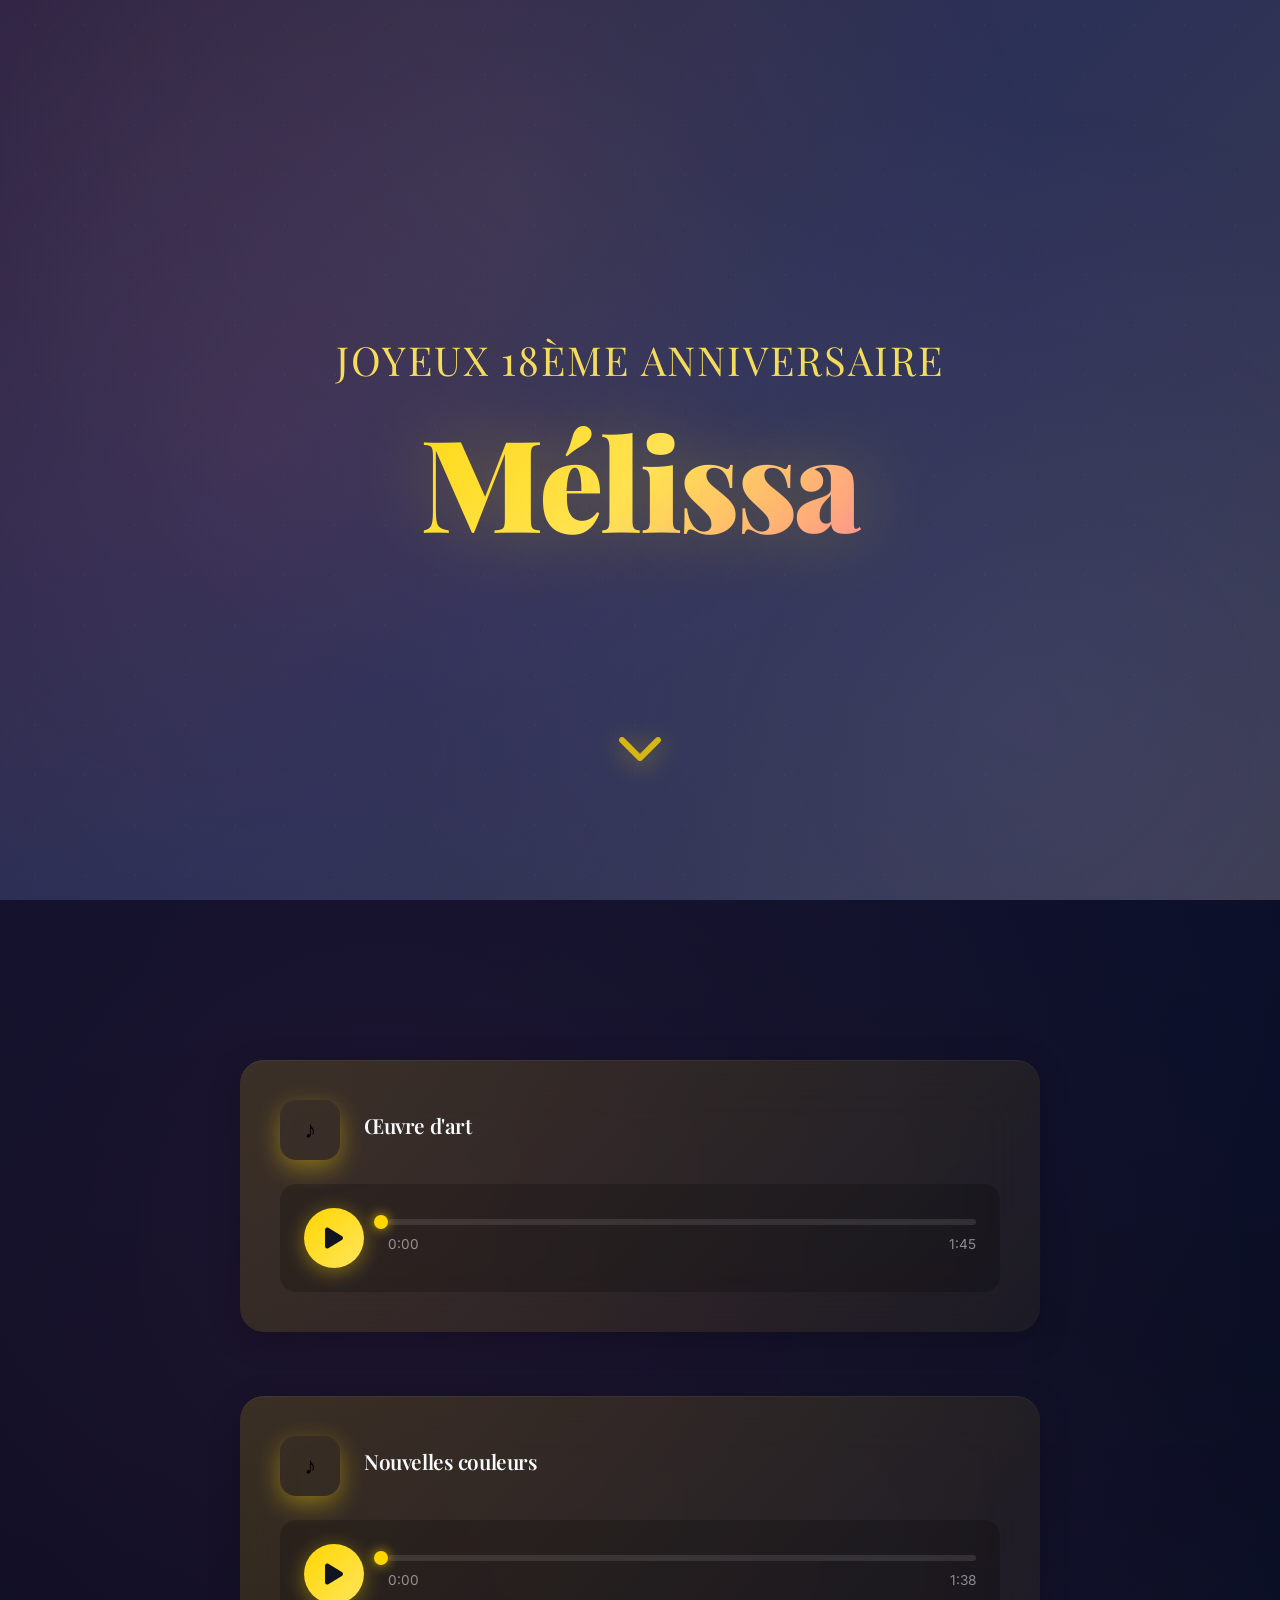
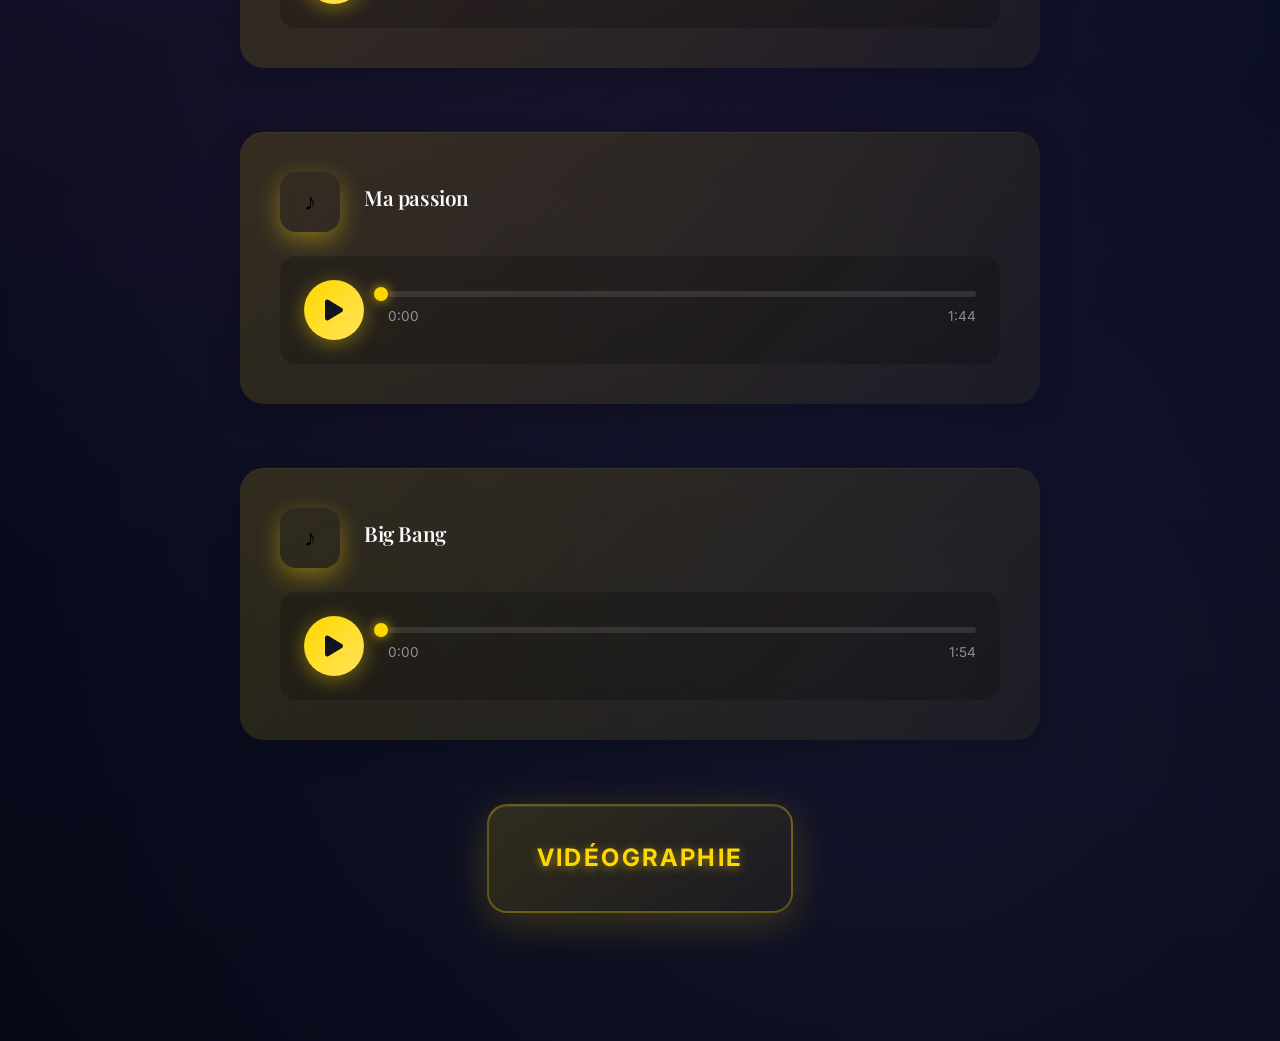
==== index.html @ fb8ee6d8 "Import du site meli18.fr déployé sur Netlify Récupération des fichiers du site statique en productio" ====
<!DOCTYPE html>
<html lang="fr">
<head>
    <meta charset="UTF-8">
    <meta name="viewport" content="width=device-width, initial-scale=1.0">
    <title>meli18</title>
    <meta name="description" content="Un cadeau unique pour Mélissa : musiques, vidéos et réflexions créées spécialement pour ses 18 ans. Une célébration de créativité, d'idées et de passion.">
    <meta name="author" content="Romain">
    
    <!-- Favicon -->
    <link rel="icon" type="image/png" href="favicon.png">
    <link rel="apple-touch-icon" href="favicon.png">
    
    <!-- Open Graph / Facebook -->
    <meta property="og:type" content="website">
    <meta property="og:title" content="Joyeux 18ème anniversaire Mélissa 🎉">
    <meta property="og:description" content="Un cadeau unique : musiques, vidéos et réflexions pour célébrer tes 18 ans">
    <meta property="og:image" content="favicon.png">
    
    <!-- Twitter -->
    <meta name="twitter:card" content="summary_large_image">
    <meta name="twitter:title" content="Joyeux 18ème anniversaire Mélissa 🎉">
    <meta name="twitter:description" content="Un cadeau unique : musiques, vidéos et réflexions pour célébrer tes 18 ans">
    
    <link href="https://fonts.googleapis.com/css2?family=Playfair+Display:wght@400;700&family=Inter:wght@300;400;500;600&display=swap" rel="stylesheet">
    <link rel="stylesheet" href="https://cdn.jsdelivr.net/npm/@fortawesome/fontawesome-free@6.4.0/css/all.min.css">
    <link rel="stylesheet" href="css/style.css">
    <link rel="stylesheet" href="css/gift-cards.css">
</head>
<body>
    <!-- Hero Section Personnalisée -->
    <section class="hero hero-personal">
        <div class="hero-content">
            <h1 class="hero-title">Joyeux 18ème anniversaire</h1>
            <h2 class="hero-name">Mélissa</h2>
        </div>
        <a href="#music" class="scroll-indicator">
            <i class="fas fa-chevron-down"></i>
        </a>
    </section>

    <!-- Section Unique: Ma passion + 2 Cartes -->
    <section id="music" class="section music-section">
        <div class="container">
            <!-- Music Content -->
            <div id="music-content" class="music-content">
                <div class="intro-text">
                    <!-- Musique 1 : Œuvre d'art -->
                    <div class="music-player-container" style="margin-top: 2rem;">
                        <div class="music-track" data-track="0" style="background: linear-gradient(135deg, rgba(255, 215, 0, 0.15) 0%, rgba(255, 215, 0, 0.05) 100%); border: 2px solid var(--accent-gold);">
                            <div class="track-info">
                                <span class="track-number" style="background: var(--accent-gold); color: #000;">♪</span>
                                <div class="track-details">
                                    <h3 class="track-title" style="color: var(--accent-gold); font-size: 1.3rem;">Œuvre d'art</h3>
                                </div>
                            </div>
                            <audio preload="auto" class="audio-player">
                                <source src="audio/au-musee.mp3" type="audio/mpeg">
                            </audio>
                            <div class="custom-audio-controls">
                                <button class="play-pause-btn">
                                    <i class="fas fa-play"></i>
                                </button>
                                <div class="audio-progress-container">
                                    <div class="audio-progress-bar">
                                        <div class="audio-progress-fill"></div>
                                    </div>
                                    <div class="audio-time">
                                        <span class="current-time">0:00</span>
                                        <span class="duration">0:00</span>
                                    </div>
                                </div>
                                <div class="volume-control">
                                    <button class="volume-btn">
                                        <i class="fas fa-volume-up"></i>
                                    </button>
                                    <button class="repeat-btn">
                                        <i class="fas fa-repeat"></i>
                                    </button>
                                </div>
                            </div>
                        </div>
                    </div>
                    
                    <!-- Musique 2 : Nouvelles couleurs -->
                    <div class="music-player-container" style="margin-top: 4rem;">
                        <div class="music-track" data-track="1" style="background: linear-gradient(135deg, rgba(255, 215, 0, 0.15) 0%, rgba(255, 215, 0, 0.05) 100%); border: 2px solid var(--accent-gold);">
                            <div class="track-info">
                                <span class="track-number" style="background: var(--accent-gold); color: #000;">♪</span>
                                <div class="track-details">
                                    <h3 class="track-title" style="color: var(--accent-gold); font-size: 1.3rem;">Nouvelles couleurs</h3>
                                </div>
                            </div>
                            <audio preload="auto" class="audio-player">
                                <source src="audio/nouvelles-couleurs.mp3" type="audio/mpeg">
                            </audio>
                            <div class="custom-audio-controls">
                                <button class="play-pause-btn">
                                    <i class="fas fa-play"></i>
                                </button>
                                <div class="audio-progress-container">
                                    <div class="audio-progress-bar">
                                        <div class="audio-progress-fill"></div>
                                    </div>
                                    <div class="audio-time">
                                        <span class="current-time">0:00</span>
                                        <span class="duration">0:00</span>
                                    </div>
                                </div>
                                <div class="volume-control">
                                    <button class="volume-btn">
                                        <i class="fas fa-volume-up"></i>
                                    </button>
                                    <button class="repeat-btn">
                                        <i class="fas fa-repeat"></i>
                                    </button>
                                </div>
                            </div>
                        </div>
                    </div>
                    
                    <!-- Musique 3 : Ma passion -->
                    <div class="music-player-container" style="margin-top: 4rem;">
                        <div class="music-track" data-track="2" style="background: linear-gradient(135deg, rgba(255, 215, 0, 0.15) 0%, rgba(255, 215, 0, 0.05) 100%); border: 2px solid var(--accent-gold);">
                            <div class="track-info">
                                <span class="track-number" style="background: var(--accent-gold); color: #000;">♪</span>
                                <div class="track-details">
                                    <h3 class="track-title" style="color: var(--accent-gold); font-size: 1.3rem;">Ma passion</h3>
                                </div>
                            </div>
                            <audio preload="auto" class="audio-player" id="ma-passion-audio">
                                <source src="audio/ma-passion-v1.mp3" type="audio/mpeg" id="ma-passion-source">
                            </audio>
                            <div class="custom-audio-controls">
                                <button class="play-pause-btn">
                                    <i class="fas fa-play"></i>
                                </button>
                                <div class="audio-progress-container">
                                    <div class="audio-progress-bar">
                                        <div class="audio-progress-fill"></div>
                                    </div>
                                    <div class="audio-time">
                                        <span class="current-time">0:00</span>
                                        <span class="duration">0:00</span>
                                    </div>
                                </div>
                                <div class="volume-control">
                                    <button class="volume-btn">
                                        <i class="fas fa-volume-up"></i>
                                    </button>
                                    <button class="repeat-btn">
                                        <i class="fas fa-repeat"></i>
                                    </button>
                                </div>
                            </div>
                        </div>
                    </div>
                    
                    <!-- Musique 4 : Big Bang -->
                    <div class="music-player-container" style="margin-top: 4rem;">
                        <div class="music-track" data-track="3" style="background: linear-gradient(135deg, rgba(255, 215, 0, 0.15) 0%, rgba(255, 215, 0, 0.05) 100%); border: 2px solid var(--accent-gold);">
                            <div class="track-info">
                                <span class="track-number" style="background: var(--accent-gold); color: #000;">♪</span>
                                <div class="track-details">
                                    <h3 class="track-title" style="color: var(--accent-gold); font-size: 1.3rem;">Big Bang</h3>
                                </div>
                            </div>
                            <audio preload="auto" class="audio-player">
                                <source src="audio/big-bang.mp3" type="audio/mpeg">
                            </audio>
                            <div class="custom-audio-controls">
                                <button class="play-pause-btn">
                                    <i class="fas fa-play"></i>
                                </button>
                                <div class="audio-progress-container">
                                    <div class="audio-progress-bar">
                                        <div class="audio-progress-fill"></div>
                                    </div>
                                    <div class="audio-time">
                                        <span class="current-time">0:00</span>
                                        <span class="duration">0:00</span>
                                    </div>
                                </div>
                                <div class="volume-control">
                                    <button class="volume-btn">
                                        <i class="fas fa-volume-up"></i>
                                    </button>
                                    <button class="repeat-btn">
                                        <i class="fas fa-repeat"></i>
                                    </button>
                                </div>
                            </div>
                        </div>
                    </div>
                    
                    <!-- Bouton Vidéographie centré -->
                    <div style="display: flex; justify-content: center; max-width: 1200px; margin: 4rem auto 0;">
                        <a href="https://wpftznyy.gensparkspace.com/" target="_blank" class="premium-btn" style="white-space: nowrap;">
                            <span class="premium-btn-text" style="display: block; white-space: nowrap;">Vidéographie</span>
                            <span class="premium-btn-shine"></span>
                        </a>
                    </div>
                </div>
            </div>
        </div>
    </section>





    <script src="js/main.js"></script>
</body>
</html>
---- css/style.css ----
/* ========================================
   SITE D'ANNIVERSAIRE MÉLISSA - 18 ANS
   Design Exceptionnel et Unique
   ======================================== */

/* Reset et Variables */
* {
    margin: 0;
    padding: 0;
    box-sizing: border-box;
    /* Supprimer TOUS les carrés bleus sur mobile */
    -webkit-tap-highlight-color: transparent;
    -webkit-touch-callout: none;
    -webkit-user-select: none;
    -moz-user-select: none;
    -ms-user-select: none;
    user-select: none;
}

/* Permettre la sélection de texte pour les éléments de contenu */
p, h1, h2, h3, h4, h5, h6, span, div {
    -webkit-user-select: text;
    -moz-user-select: text;
    -ms-user-select: text;
    user-select: text;
}

/* Supprimer outline sur TOUS les éléments interactifs */
button, a, input, textarea, select, [role="button"], .clickable {
    outline: none !important;
    -webkit-tap-highlight-color: transparent !important;
}

button:focus, a:focus, input:focus, textarea:focus, select:focus {
    outline: none !important;
}

button:active, a:active, input:active, textarea:active, select:active {
    outline: none !important;
}

:root {
    --primary: #ff6b9d;
    --secondary: #c44569;
    --accent: #feca57;
    --dark: #1a1f3a;
    --darker: #0f1420;
    --light: #f8f9fa;
    --gold: #ffd700;
    --gold-light: #ffe55c;
    --purple: #a29bfe;
    --pink: #fd79a8;
    --blue: #74b9ff;
}

/* Fonts & Body */
body {
    font-family: 'Inter', -apple-system, BlinkMacSystemFont, 'Segoe UI', sans-serif;
    background: linear-gradient(135deg, #1a1f3a 0%, #2d3561 100%);
    color: var(--light);
    line-height: 1.7;
    overflow-x: hidden;
    position: relative;
}

body::before {
    content: '';
    position: fixed;
    top: 0;
    left: 0;
    width: 100%;
    height: 100%;
    background: 
        radial-gradient(circle at 20% 50%, rgba(255, 107, 157, 0.08) 0%, transparent 50%),
        radial-gradient(circle at 80% 80%, rgba(162, 155, 254, 0.08) 0%, transparent 50%),
        radial-gradient(circle at 40% 20%, rgba(254, 202, 87, 0.06) 0%, transparent 50%);
    pointer-events: none;
    z-index: 0;
}

/* ========================================
   SUPPRESSION CARRÉS BLEUS GLOBALE
   ======================================== */

/* Tous les éléments interactifs spécifiques du site */
.gift-card,
.gift-card-personal,
.play-pause-btn,
.repeat-btn,
.volume-btn,
.audio-progress-bar,
.audio-progress-fill,
.back-btn,
.premium-btn,
.floating-btn,
.floating-play-pause-btn,
.floating-prev-btn,
.floating-next-btn,
.floating-repeat-btn,
.track-number,
.music-track,
.video-track,
.scroll-indicator,
input[type="range"] {
    -webkit-tap-highlight-color: transparent !important;
    -webkit-touch-callout: none !important;
    outline: none !important;
    user-select: none !important;
}

.gift-card:focus,
.gift-card-personal:focus,
.play-pause-btn:focus,
.repeat-btn:focus,
.volume-btn:focus,
.audio-progress-bar:focus,
.back-btn:focus,
.premium-btn:focus,
.floating-btn:focus,
.scroll-indicator:focus {
    outline: none !important;
}

.gift-card:active,
.gift-card-personal:active,
.play-pause-btn:active,
.repeat-btn:active,
.volume-btn:active,
.audio-progress-bar:active,
.back-btn:active,
.premium-btn:active,
.floating-btn:active,
.scroll-indicator:active {
    outline: none !important;
}

h1, h2, h3, h4 {
    font-family: 'Playfair Display', serif;
    font-weight: 700;
    letter-spacing: -0.02em;
}

/* Navigation Retour */
.back-nav {
    position: fixed;
    top: 2rem;
    left: 2rem;
    z-index: 9999;
}

.back-btn {
    display: inline-flex;
    align-items: center;
    gap: 0.75rem;
    padding: 1rem 2rem;
    background: rgba(255, 255, 255, 0.05);
    backdrop-filter: blur(20px);
    border: 1px solid rgba(255, 255, 255, 0.1);
    border-radius: 50px;
    color: var(--light);
    text-decoration: none;
    font-weight: 500;
    font-size: 0.95rem;
    transition: all 0.4s cubic-bezier(0.4, 0, 0.2, 1);
    box-shadow: 0 8px 32px rgba(0, 0, 0, 0.2);
}

.back-btn:hover {
    background: rgba(255, 255, 255, 0.1);
    border-color: var(--gold);
    transform: translateX(-5px);
    box-shadow: 0 12px 48px rgba(255, 215, 0, 0.3);
}

.back-btn i {
    transition: transform 0.3s ease;
}

.back-btn:hover i {
    transform: translateX(-3px);
}

/* Hero Section */
.hero {
    min-height: 100vh;
    display: flex;
    flex-direction: column;
    justify-content: center;
    align-items: center;
    position: relative;
    padding: 4rem 2rem;
    background: 
        linear-gradient(135deg, 
            rgba(255, 107, 157, 0.1) 0%, 
            rgba(162, 155, 254, 0.1) 50%,
            rgba(254, 202, 87, 0.1) 100%
        );
    overflow: hidden;
}

.hero::before {
    content: '';
    position: absolute;
    top: -50%;
    left: -50%;
    width: 200%;
    height: 200%;
    background: 
        radial-gradient(circle, rgba(255, 215, 0, 0.1) 1px, transparent 1px),
        radial-gradient(circle, rgba(255, 107, 157, 0.1) 1px, transparent 1px);
    background-size: 50px 50px, 70px 70px;
    background-position: 0 0, 25px 25px;
    animation: backgroundMove 60s linear infinite;
    opacity: 0.3;
}

.hero-content {
    position: relative;
    z-index: 2;
    text-align: center;
    animation: fadeInUp 1.2s cubic-bezier(0.4, 0, 0.2, 1);
}

.hero-title {
    font-size: clamp(1.5rem, 4vw, 2.5rem);
    color: var(--gold-light);
    margin-bottom: 1rem;
    opacity: 0.95;
    font-weight: 400;
    letter-spacing: 0.05em;
    text-transform: uppercase;
}

.hero-name {
    font-size: clamp(4rem, 12vw, 8rem);
    background: linear-gradient(135deg, var(--gold) 0%, var(--gold-light) 50%, var(--pink) 100%);
    -webkit-background-clip: text;
    -webkit-text-fill-color: transparent;
    background-clip: text;
    margin-bottom: 1.5rem;
    font-weight: 900;
    line-height: 1.1;
    animation: shimmerGlow 4s ease-in-out infinite;
    text-shadow: 0 0 80px rgba(255, 215, 0, 0.3);
}

.hero-date {
    font-size: clamp(1.1rem, 2.5vw, 1.5rem);
    color: rgba(255, 255, 255, 0.7);
    font-weight: 300;
    letter-spacing: 0.1em;
}

.scroll-indicator {
    position: absolute;
    bottom: 8rem;
    left: 50%;
    transform: translateX(-50%);
    animation: bounceArrow 2s ease-in-out infinite;
    opacity: 0.8;
    z-index: 100;
    cursor: pointer;
    transition: all 0.3s ease;
    outline: none; /* Supprimer le carré bleu au clic */
    -webkit-tap-highlight-color: transparent; /* Supprimer le highlight sur mobile */
    text-decoration: none; /* Pas de soulignement */
    display: inline-block;
}

.scroll-indicator:focus {
    outline: none; /* Supprimer le carré bleu sur focus */
}

.scroll-indicator:hover {
    opacity: 1;
    transform: translateX(-50%) scale(1.2);
}

.scroll-indicator:active {
    outline: none;
    transform: translateX(-50%) scale(1.1);
}

.scroll-indicator i {
    font-size: 3rem;
    color: var(--gold);
    filter: drop-shadow(0 4px 12px rgba(255, 215, 0, 0.6));
    pointer-events: none; /* Éviter les problèmes de clic sur l'icône */
}

/* Sections */
.section {
    position: relative;
    padding: 8rem 2rem;
    z-index: 1;
}

.container {
    max-width: 1200px;
    margin: 0 auto;
}

.section-header {
    text-align: center;
    margin-bottom: 5rem;
    animation: fadeInUp 0.8s ease;
}

.section-title {
    font-size: clamp(2.5rem, 6vw, 4rem);
    margin-bottom: 1rem;
    background: linear-gradient(135deg, var(--gold) 0%, var(--gold-light) 100%);
    -webkit-background-clip: text;
    -webkit-text-fill-color: transparent;
    background-clip: text;
    position: relative;
    display: inline-block;
}

.section-title::after {
    content: '';
    position: absolute;
    bottom: -1rem;
    left: 50%;
    transform: translateX(-50%);
    width: 80px;
    height: 4px;
    background: linear-gradient(90deg, transparent, var(--gold), transparent);
    border-radius: 2px;
}

.section-subtitle {
    font-size: clamp(1.1rem, 2vw, 1.4rem);
    color: rgba(255, 255, 255, 0.6);
    font-weight: 300;
    margin-top: 1.5rem;
}

/* Music Section */
.music-section {
    background: 
        linear-gradient(180deg, 
            rgba(10, 14, 39, 0.95) 0%, 
            rgba(5, 7, 20, 0.98) 100%
        );
    position: relative;
}

.music-section::before {
    content: '';
    position: absolute;
    top: 0;
    left: 0;
    width: 100%;
    height: 100%;
    background: 
        radial-gradient(circle at 30% 20%, rgba(255, 107, 157, 0.08) 0%, transparent 60%),
        radial-gradient(circle at 70% 80%, rgba(162, 155, 254, 0.08) 0%, transparent 60%);
    pointer-events: none;
}

.intro-text {
    max-width: 900px;
    margin: 0 auto;
    position: relative;
    z-index: 2;
}

.intro-text p {
    font-size: clamp(1rem, 2vw, 1.2rem);
    line-height: 1.9;
    color: rgba(255, 255, 255, 0.85);
    margin-bottom: 1.5rem;
}

/* Music Player - DESIGN INCROYABLE */
.music-player-container {
    max-width: 800px;
    margin: 4rem auto;
    position: relative;
    z-index: 2;
}

.music-track {
    background: linear-gradient(135deg, 
        rgba(255, 255, 255, 0.03) 0%, 
        rgba(255, 255, 255, 0.01) 100%
    );
    backdrop-filter: blur(30px);
    border: 1px solid rgba(255, 255, 255, 0.08);
    border-radius: 24px;
    padding: 2.5rem;
    margin-bottom: 2rem;
    transition: all 0.5s cubic-bezier(0.4, 0, 0.2, 1);
    position: relative;
    overflow: hidden;
    box-shadow: 
        0 8px 32px rgba(0, 0, 0, 0.2),
        inset 0 1px 0 rgba(255, 255, 255, 0.05);
}

.music-track::before {
    content: '';
    position: absolute;
    top: 0;
    left: -100%;
    width: 100%;
    height: 100%;
    background: linear-gradient(90deg, 
        transparent, 
        rgba(255, 215, 0, 0.1), 
        transparent
    );
    transition: left 0.6s ease;
}

.music-track:hover::before {
    left: 100%;
}

.music-track:hover {
    border-color: rgba(255, 215, 0, 0.3);
    transform: translateY(-8px) scale(1.02);
    box-shadow: 
        0 20px 60px rgba(255, 215, 0, 0.2),
        0 0 80px rgba(255, 215, 0, 0.1),
        inset 0 1px 0 rgba(255, 255, 255, 0.1);
}

.track-info {
    display: flex;
    align-items: center;
    gap: 1.5rem;
    margin-bottom: 1.5rem;
}

.track-number {
    width: 60px;
    height: 60px;
    background: linear-gradient(135deg, var(--gold) 0%, var(--gold-light) 100%);
    border-radius: 16px;
    display: flex;
    align-items: center;
    justify-content: center;
    font-size: 1.5rem;
    font-weight: 900;
    color: var(--darker);
    box-shadow: 0 8px 24px rgba(255, 215, 0, 0.4);
    flex-shrink: 0;
    transition: all 0.4s ease;
}

.music-track:hover .track-number {
    transform: rotate(360deg) scale(1.1);
    box-shadow: 0 12px 36px rgba(255, 215, 0, 0.6);
}

.track-details {
    flex: 1;
}

.track-title {
    font-size: clamp(1.4rem, 3vw, 2rem);
    color: var(--light);
    margin-bottom: 0.5rem;
    font-weight: 600;
}

.track-details p {
    font-size: 0.95rem;
    color: rgba(255, 255, 255, 0.5);
    margin: 0;
}

/* Audio Player Styling */
audio {
    display: none;
}

/* Custom Audio Player Controls */
.custom-audio-controls {
    display: flex;
    align-items: center;
    gap: 1.5rem;
    padding: 1.5rem;
    background: rgba(0, 0, 0, 0.2);
    border-radius: 16px;
    margin-top: 1rem;
}

/* Cacher le bouton volume sur les cartes musiques */
.custom-audio-controls .volume-control {
    display: none;
}

.play-pause-btn {
    width: 60px;
    height: 60px;
    background: linear-gradient(135deg, var(--gold) 0%, var(--gold-light) 100%);
    border: none;
    border-radius: 50%;
    display: flex;
    align-items: center;
    justify-content: center;
    cursor: pointer;
    flex-shrink: 0;
    transition: all 0.3s cubic-bezier(0.4, 0, 0.2, 1);
    box-shadow: 0 4px 20px rgba(255, 215, 0, 0.4);
    position: relative;
}

.play-pause-btn:hover {
    transform: scale(1.1);
    box-shadow: 0 8px 30px rgba(255, 215, 0, 0.6);
}

.play-pause-btn:active {
    transform: scale(0.95);
}

.play-pause-btn i {
    font-size: 1.5rem;
    color: var(--darker);
    transition: all 0.3s ease;
}

/* Progress Bar */
.audio-progress-container {
    flex: 1;
    display: flex;
    flex-direction: column;
    gap: 0.5rem;
}

.audio-progress-bar {
    width: 100%;
    height: 6px;
    background: rgba(255, 255, 255, 0.1);
    border-radius: 3px;
    cursor: pointer;
    position: relative;
    overflow: visible;
    transition: height 0.2s ease;
}

.audio-progress-bar:hover {
    height: 8px;
}

.audio-progress-bar.dragging {
    height: 10px;
}

.audio-progress-fill {
    height: 100%;
    background: linear-gradient(90deg, var(--gold) 0%, var(--gold-light) 100%);
    border-radius: 3px;
    width: 0%;
    transition: width 0.1s linear;
    position: relative;
    pointer-events: none;
}

.audio-progress-fill.dragging {
    transition: none;
}

.audio-progress-fill::after {
    content: '';
    position: absolute;
    right: 0;
    top: 50%;
    transform: translateY(-50%);
    width: 14px;
    height: 14px;
    background: var(--gold);
    border-radius: 50%;
    box-shadow: 0 0 12px rgba(255, 215, 0, 0.8);
    cursor: grab;
    transition: transform 0.2s ease, box-shadow 0.2s ease;
    pointer-events: auto;
    z-index: 10;
}

.audio-progress-fill::after:hover {
    transform: translateY(-50%) scale(1.2);
    box-shadow: 0 0 16px rgba(255, 215, 0, 1);
}

.audio-progress-fill.dragging::after {
    cursor: grabbing;
    transform: translateY(-50%) scale(1.3);
    box-shadow: 0 0 20px rgba(255, 215, 0, 1);
}

/* Annotations Timeline */
.annotation-marker {
    position: absolute;
    top: 50%;
    transform: translate(-50%, -50%);
    width: 14px;
    height: 14px;
    background: var(--pink);
    border: 2px solid var(--light);
    border-radius: 50%;
    cursor: pointer;
    transition: all 0.3s ease;
    z-index: 10;
    box-shadow: 0 0 12px rgba(253, 121, 168, 0.6);
}

.annotation-marker:hover {
    transform: translate(-50%, -50%) scale(1.3);
    box-shadow: 0 0 20px rgba(253, 121, 168, 0.9);
}

.annotation-marker::before {
    content: '';
    position: absolute;
    top: -20px;
    left: 50%;
    transform: translateX(-50%);
    width: 2px;
    height: 15px;
    background: var(--pink);
    opacity: 0;
    transition: opacity 0.3s ease;
}

.annotation-marker:hover::before {
    opacity: 1;
}

/* Annotation Popup */
.annotation-popup {
    position: absolute;
    bottom: calc(100% + 25px);
    left: 50%;
    transform: translateX(-50%) scale(0.9);
    background: linear-gradient(135deg, rgba(253, 121, 168, 0.95) 0%, rgba(196, 69, 105, 0.95) 100%);
    backdrop-filter: blur(20px);
    padding: 1rem 1.5rem;
    border-radius: 12px;
    box-shadow: 0 8px 32px rgba(0, 0, 0, 0.4);
    min-width: 250px;
    max-width: 350px;
    opacity: 0;
    pointer-events: none;
    transition: all 0.3s cubic-bezier(0.4, 0, 0.2, 1);
    z-index: 100;
    border: 1px solid rgba(255, 255, 255, 0.2);
}

.annotation-marker:hover .annotation-popup {
    opacity: 1;
    transform: translateX(-50%) scale(1);
    pointer-events: auto;
}

.annotation-popup::after {
    content: '';
    position: absolute;
    top: 100%;
    left: 50%;
    transform: translateX(-50%);
    width: 0;
    height: 0;
    border-left: 8px solid transparent;
    border-right: 8px solid transparent;
    border-top: 8px solid rgba(253, 121, 168, 0.95);
}

.annotation-time {
    font-size: 0.75rem;
    font-weight: 600;
    color: rgba(255, 255, 255, 0.8);
    margin-bottom: 0.5rem;
    text-transform: uppercase;
    letter-spacing: 0.05em;
}

.annotation-note {
    font-size: 0.9rem;
    line-height: 1.6;
    color: var(--light);
}

.audio-time {
    display: flex;
    justify-content: space-between;
    font-size: 0.85rem;
    color: rgba(255, 255, 255, 0.5);
}

/* Volume Control */
.volume-control {
    display: flex;
    align-items: center;
    gap: 0.75rem;
}

.volume-btn {
    width: 40px;
    height: 40px;
    background: rgba(255, 255, 255, 0.05);
    border: 1px solid rgba(255, 255, 255, 0.1);
    border-radius: 50%;
    display: flex;
    align-items: center;
    justify-content: center;
    cursor: pointer;
    transition: all 0.3s ease;
}

.volume-btn:hover {
    background: rgba(255, 255, 255, 0.1);
    border-color: var(--gold);
}

.volume-btn i {
    color: var(--gold);
    font-size: 1rem;
}

.volume-slider {
    width: 80px;
    height: 4px;
    background: rgba(255, 255, 255, 0.1);
    border-radius: 2px;
    cursor: pointer;
    position: relative;
}

.volume-fill {
    height: 100%;
    background: var(--gold);
    border-radius: 2px;
    width: 100%;
    transition: width 0.1s linear;
}

/* Repeat Button */
.repeat-btn {
    width: 44px;
    height: 44px;
    background: rgba(255, 255, 255, 0.05);
    border: 1px solid rgba(255, 255, 255, 0.1);
    border-radius: 50%;
    display: flex;
    align-items: center;
    justify-content: center;
    cursor: pointer;
    transition: all 0.3s ease;
    margin: 0.5rem auto 0;
}

.repeat-btn:hover {
    background: rgba(255, 255, 255, 0.1);
    border-color: var(--gold);
    transform: scale(1.1);
}

.repeat-btn i {
    color: rgba(255, 215, 0, 0.5);
    font-size: 1.1rem;
    transition: all 0.3s ease;
}

.repeat-btn.active {
    background: rgba(255, 215, 0, 0.15);
    border-color: var(--gold);
}

.repeat-btn.active i {
    color: var(--gold);
    transform: scale(1.1);
}

/* Version Toggle Button pour Ma passion */
.version-toggle-btn {
    background: rgba(255, 255, 255, 0.05);
    backdrop-filter: blur(10px);
    border: 1px solid rgba(255, 215, 0, 0.3);
    color: var(--gold);
    padding: 0.5rem 1rem;
    border-radius: 8px;
    font-size: 0.9rem;
    font-weight: 500;
    font-family: 'Inter', sans-serif;
    cursor: pointer;
    outline: none;
    transition: all 0.3s ease;
    display: flex;
    align-items: center;
    gap: 0.5rem;
}

.version-toggle-btn:hover {
    background: rgba(255, 215, 0, 0.1);
    border-color: var(--gold);
    box-shadow: 0 0 15px rgba(255, 215, 0, 0.3);
    transform: translateY(-2px);
}

.version-toggle-btn:active {
    transform: translateY(0);
}

.version-toggle-btn i {
    font-size: 0.85rem;
    transition: transform 0.3s ease;
}

.version-toggle-btn:hover i {
    transform: rotate(180deg);
}

/* Boutons Premium Ultra Stylés */
.premium-btn {
    position: relative;
    display: flex;
    align-items: center;
    justify-content: center;
    padding: 2rem 3rem;
    background: linear-gradient(135deg, 
        rgba(255, 215, 0, 0.15) 0%, 
        rgba(255, 215, 0, 0.05) 100%);
    backdrop-filter: blur(20px);
    border: 2px solid rgba(255, 215, 0, 0.3);
    border-radius: 20px;
    color: var(--gold);
    font-size: 1.5rem;
    font-weight: 700;
    text-decoration: none;
    text-transform: uppercase;
    letter-spacing: 0.1em;
    overflow: hidden;
    transition: all 0.4s cubic-bezier(0.4, 0, 0.2, 1);
    box-shadow: 
        0 10px 40px rgba(255, 215, 0, 0.2),
        inset 0 1px 0 rgba(255, 255, 255, 0.1);
}

.premium-btn::before {
    content: '';
    position: absolute;
    top: 0;
    left: -100%;
    width: 100%;
    height: 100%;
    background: linear-gradient(90deg, 
        transparent 0%, 
        rgba(255, 215, 0, 0.3) 50%, 
        transparent 100%);
    transition: left 0.6s ease;
}

.premium-btn:hover {
    transform: translateY(-5px);
    border-color: var(--gold);
    box-shadow: 
        0 20px 60px rgba(255, 215, 0, 0.4),
        0 0 40px rgba(255, 215, 0, 0.3),
        inset 0 1px 0 rgba(255, 255, 255, 0.2);
    background: linear-gradient(135deg, 
        rgba(255, 215, 0, 0.25) 0%, 
        rgba(255, 215, 0, 0.1) 100%);
}

.premium-btn:hover::before {
    left: 100%;
}

.premium-btn:active {
    transform: translateY(-2px);
}

.premium-btn-text {
    position: relative;
    z-index: 2;
    text-shadow: 0 2px 10px rgba(255, 215, 0, 0.5);
}

.premium-btn-shine {
    position: absolute;
    top: -50%;
    left: -50%;
    width: 200%;
    height: 200%;
    background: radial-gradient(circle, 
        rgba(255, 255, 255, 0.1) 0%, 
        transparent 60%);
    opacity: 0;
    transition: opacity 0.4s ease;
    pointer-events: none;
}

.premium-btn:hover .premium-btn-shine {
    opacity: 1;
    animation: shine 1.5s ease-in-out infinite;
}

@keyframes shine {
    0%, 100% {
        transform: translate(0, 0) scale(1);
        opacity: 0;
    }
    50% {
        transform: translate(10%, 10%) scale(1.2);
        opacity: 1;
    }
}

/* Lecteur Audio Flottant - Compact */
.floating-player {
    position: fixed;
    bottom: -100px;
    left: 0;
    right: 0;
    z-index: 9999;
    transition: bottom 0.4s cubic-bezier(0.4, 0, 0.2, 1);
}

.floating-player.active {
    bottom: 0;
}

.floating-player-content {
    max-width: 1400px;
    margin: 0 auto;
    padding: 1rem 2rem;
    background: linear-gradient(135deg, 
        rgba(255, 215, 0, 0.15) 0%, 
        rgba(45, 53, 97, 0.95) 100%);
    backdrop-filter: blur(30px);
    border-top: 2px solid rgba(255, 215, 0, 0.3);
    box-shadow: 0 -10px 40px rgba(0, 0, 0, 0.5);
    display: grid;
    grid-template-columns: 1fr auto 100px;
    gap: 2rem;
    align-items: center;
}

/* Info section - Gauche */
.floating-player-info {
    overflow: hidden;
}

.floating-track-title {
    font-size: 1.1rem;
    font-weight: 600;
    color: var(--gold);
    white-space: nowrap;
    overflow: hidden;
    text-overflow: ellipsis;
}

/* Controls - Centre */
.floating-player-controls {
    display: flex;
    align-items: center;
    justify-content: center;
    gap: 1.5rem;
}

.floating-btn {
    background: rgba(255, 255, 255, 0.1);
    border: 1px solid rgba(255, 215, 0, 0.3);
    border-radius: 50%;
    color: var(--gold);
    cursor: pointer;
    transition: all 0.3s ease;
    display: flex;
    align-items: center;
    justify-content: center;
}

.floating-btn:hover {
    background: rgba(255, 215, 0, 0.2);
    border-color: var(--gold);
    box-shadow: 0 0 15px rgba(255, 215, 0, 0.4);
}

.floating-prev-btn,
.floating-next-btn {
    width: 45px;
    height: 45px;
}

.floating-play-pause-btn {
    width: 55px;
    height: 55px;
    background: linear-gradient(135deg, var(--gold) 0%, var(--gold-light) 100%);
    border: none;
    position: relative;
    z-index: 10;
    box-shadow: 0 4px 20px rgba(255, 215, 0, 0.5);
}

.floating-play-pause-btn i {
    color: #1a1f3a;
    font-size: 1.3rem;
    position: relative;
    z-index: 11;
}

.floating-play-pause-btn:hover {
    transform: scale(1.1);
    box-shadow: 0 6px 30px rgba(255, 215, 0, 0.7);
}

/* Repeat section - Droite */
.floating-repeat-section {
    display: flex;
    justify-content: flex-end;
}

.floating-repeat-btn {
    width: 45px;
    height: 45px;
    position: relative;
}

.floating-repeat-btn.active-one {
    background: rgba(255, 215, 0, 0.2);
    border-color: var(--gold);
}

.floating-repeat-btn.active-one i {
    color: var(--gold);
}

.floating-repeat-btn.active-one::after {
    content: '1';
    position: absolute;
    top: 50%;
    left: 50%;
    transform: translate(-50%, -50%);
    font-size: 0.7rem;
    font-weight: 700;
    color: var(--gold);
}

/* Animation slide de la carte musicale */
.music-track.slide-out-left {
    animation: slideOutLeft 0.6s cubic-bezier(0.68, -0.55, 0.265, 1.55) forwards;
}

.music-track.slide-out-right {
    animation: slideOutRight 0.6s cubic-bezier(0.68, -0.55, 0.265, 1.55) forwards;
}

.music-track.slide-in-left {
    animation: slideInLeft 0.6s cubic-bezier(0.68, -0.55, 0.265, 1.55) forwards;
}

.music-track.slide-in-right {
    animation: slideInRight 0.6s cubic-bezier(0.68, -0.55, 0.265, 1.55) forwards;
}

@keyframes slideOutLeft {
    0% {
        opacity: 1;
        transform: translateX(0) scale(1);
    }
    100% {
        opacity: 0;
        transform: translateX(-120%) scale(0.8);
    }
}

@keyframes slideOutRight {
    0% {
        opacity: 1;
        transform: translateX(0) scale(1);
    }
    100% {
        opacity: 0;
        transform: translateX(120%) scale(0.8);
    }
}

@keyframes slideInLeft {
    0% {
        opacity: 0;
        transform: translateX(-120%) scale(0.8);
    }
    100% {
        opacity: 1;
        transform: translateX(0) scale(1);
    }
}

@keyframes slideInRight {
    0% {
        opacity: 0;
        transform: translateX(120%) scale(0.8);
    }
    100% {
        opacity: 1;
        transform: translateX(0) scale(1);
    }
}

/* IA Section */
.ia-section {
    background: linear-gradient(135deg, 
        rgba(162, 155, 254, 0.05) 0%, 
        rgba(116, 185, 255, 0.05) 100%
    );
}

.ia-content {
    text-align: center;
    max-width: 700px;
    margin: 0 auto;
    padding: 4rem 2rem;
}

.videography-content {
    text-align: center;
    max-width: 700px;
    margin: 0 auto;
    padding: 4rem 2rem;
}

.ia-icon {
    font-size: 5rem;
    margin-bottom: 2rem;
    animation: pulse 2s ease-in-out infinite;
}

.ia-icon i {
    background: linear-gradient(135deg, var(--purple) 0%, var(--blue) 100%);
    -webkit-background-clip: text;
    -webkit-text-fill-color: transparent;
    background-clip: text;
    filter: drop-shadow(0 0 30px rgba(162, 155, 254, 0.5));
}

.ia-content h3 {
    font-size: clamp(1.8rem, 4vw, 2.5rem);
    margin-bottom: 1.5rem;
    color: var(--light);
}

.ia-description {
    font-size: clamp(1rem, 2vw, 1.2rem);
    color: rgba(255, 255, 255, 0.7);
    line-height: 1.8;
    margin-bottom: 3rem;
}

/* Countdown */
.countdown-container {
    display: flex;
    justify-content: center;
    gap: 2rem;
    margin: 3rem 0;
}

.countdown-item {
    text-align: center;
    padding: 1.5rem 2rem;
    background: rgba(255, 255, 255, 0.03);
    border: 1px solid rgba(255, 255, 255, 0.1);
    border-radius: 16px;
    min-width: 100px;
}

.countdown-number {
    display: block;
    font-size: 3rem;
    font-weight: 900;
    background: linear-gradient(135deg, var(--purple) 0%, var(--blue) 100%);
    -webkit-background-clip: text;
    -webkit-text-fill-color: transparent;
    background-clip: text;
    margin-bottom: 0.5rem;
}

.countdown-label {
    font-size: 0.9rem;
    color: rgba(255, 255, 255, 0.5);
    text-transform: uppercase;
    letter-spacing: 0.1em;
}

/* Vidéographie Section */
.videography-section {
    background: linear-gradient(180deg, 
        rgba(5, 7, 20, 0.98) 0%, 
        rgba(10, 14, 39, 0.95) 100%
    );
}

.concept-intro {
    text-align: center;
    max-width: 800px;
    margin: 0 auto 4rem;
}

.concept-intro p {
    font-size: clamp(1.1rem, 2vw, 1.4rem);
    color: rgba(255, 255, 255, 0.7);
    line-height: 1.8;
}

.videography-steps {
    display: grid;
    grid-template-columns: repeat(auto-fit, minmax(200px, 1fr));
    gap: 2rem;
    margin: 4rem 0;
    align-items: center;
}

.step-card {
    background: rgba(255, 255, 255, 0.03);
    backdrop-filter: blur(20px);
    border: 1px solid rgba(255, 255, 255, 0.08);
    border-radius: 24px;
    padding: 3rem 2rem;
    text-align: center;
    transition: all 0.4s cubic-bezier(0.4, 0, 0.2, 1);
    position: relative;
    overflow: hidden;
}

.step-card::before {
    content: '';
    position: absolute;
    top: 0;
    left: 0;
    width: 100%;
    height: 100%;
    background: linear-gradient(135deg, 
        rgba(255, 215, 0, 0.1) 0%, 
        transparent 100%
    );
    opacity: 0;
    transition: opacity 0.4s ease;
}

.step-card:hover::before {
    opacity: 1;
}

.step-card:hover {
    transform: translateY(-12px);
    border-color: rgba(255, 215, 0, 0.3);
    box-shadow: 0 24px 60px rgba(255, 215, 0, 0.2);
}

.step-icon {
    font-size: 3rem;
    margin-bottom: 1.5rem;
}

.step-icon i {
    background: linear-gradient(135deg, var(--gold) 0%, var(--gold-light) 100%);
    -webkit-background-clip: text;
    -webkit-text-fill-color: transparent;
    background-clip: text;
    filter: drop-shadow(0 0 20px rgba(255, 215, 0, 0.4));
}

.step-card h3 {
    font-size: 1.5rem;
    margin-bottom: 1rem;
    color: var(--light);
}

.step-card p {
    color: rgba(255, 255, 255, 0.7);
    line-height: 1.7;
}

.step-arrow {
    text-align: center;
    font-size: 2rem;
    color: var(--gold);
    animation: slideRight 1.5s ease-in-out infinite;
}

.concept-benefits {
    max-width: 800px;
    margin: 5rem auto;
    padding: 3rem;
    background: rgba(255, 255, 255, 0.03);
    backdrop-filter: blur(20px);
    border: 1px solid rgba(255, 255, 255, 0.08);
    border-radius: 24px;
}

.concept-benefits h3 {
    font-size: 2rem;
    margin-bottom: 2rem;
    color: var(--gold);
    text-align: center;
}

.concept-benefits ul {
    list-style: none;
}

.concept-benefits li {
    padding: 1rem 0;
    font-size: 1.1rem;
    color: rgba(255, 255, 255, 0.8);
    display: flex;
    align-items: center;
    gap: 1rem;
}

.concept-benefits li i {
    color: var(--gold);
    font-size: 1.2rem;
}

/* CTA Container */
.cta-container {
    text-align: center;
    margin-top: 4rem;
}

.cta-text {
    font-size: 1.3rem;
    color: rgba(255, 255, 255, 0.8);
    margin-bottom: 2rem;
}

.cta-btn {
    display: inline-flex;
    align-items: center;
    gap: 1rem;
    padding: 1.2rem 3rem;
    background: linear-gradient(135deg, var(--gold) 0%, var(--gold-light) 100%);
    color: var(--darker);
    font-size: 1.1rem;
    font-weight: 600;
    border: none;
    border-radius: 50px;
    cursor: pointer;
    transition: all 0.4s cubic-bezier(0.4, 0, 0.2, 1);
    box-shadow: 0 8px 32px rgba(255, 215, 0, 0.4);
    position: relative;
    overflow: hidden;
}

.cta-btn::before {
    content: '';
    position: absolute;
    top: 0;
    left: -100%;
    width: 100%;
    height: 100%;
    background: linear-gradient(90deg, transparent, rgba(255, 255, 255, 0.3), transparent);
    transition: left 0.6s ease;
}

.cta-btn:hover::before {
    left: 100%;
}

.cta-btn:hover {
    transform: translateY(-4px) scale(1.05);
    box-shadow: 0 16px 48px rgba(255, 215, 0, 0.6);
}

.cta-btn.disabled {
    opacity: 0.5;
    cursor: not-allowed;
}

.cta-btn.disabled:hover {
    transform: none;
    box-shadow: 0 8px 32px rgba(255, 215, 0, 0.4);
}

/* Password Container */
.password-container {
    max-width: 500px;
    margin: 4rem auto;
    text-align: center;
}

.password-box {
    background: rgba(255, 255, 255, 0.03);
    backdrop-filter: blur(30px);
    border: 1px solid rgba(255, 255, 255, 0.1);
    border-radius: 24px;
    padding: 3rem 2rem;
    box-shadow: 0 20px 60px rgba(0, 0, 0, 0.3);
}

.password-box i {
    font-size: 3rem;
    color: var(--gold);
    margin-bottom: 1.5rem;
    display: block;
}

.password-box h3 {
    font-size: 1.8rem;
    margin-bottom: 1rem;
    color: var(--light);
}

.password-box p {
    color: rgba(255, 255, 255, 0.6);
    margin-bottom: 2rem;
}

.password-box input {
    width: 100%;
    padding: 1rem 1.5rem;
    background: rgba(0, 0, 0, 0.3);
    border: 1px solid rgba(255, 255, 255, 0.1);
    border-radius: 12px;
    color: var(--light);
    font-size: 1rem;
    margin-bottom: 1.5rem;
    outline: none;
    transition: all 0.3s ease;
}

.password-box input:focus {
    border-color: var(--gold);
    box-shadow: 0 0 20px rgba(255, 215, 0, 0.3);
}

.unlock-btn {
    width: 100%;
    padding: 1rem 2rem;
    background: linear-gradient(135deg, var(--gold) 0%, var(--gold-light) 100%);
    color: var(--darker);
    font-size: 1rem;
    font-weight: 600;
    border: none;
    border-radius: 12px;
    cursor: pointer;
    transition: all 0.3s ease;
    box-shadow: 0 8px 24px rgba(255, 215, 0, 0.3);
}

.unlock-btn:hover {
    transform: translateY(-2px);
    box-shadow: 0 12px 36px rgba(255, 215, 0, 0.5);
}

.error-message {
    color: var(--pink);
    font-size: 0.9rem;
    margin-top: 1rem;
}

/* Footer */
.footer {
    background: var(--darker);
    padding: 4rem 2rem;
    text-align: center;
    border-top: 1px solid rgba(255, 255, 255, 0.05);
}

.footer p {
    color: rgba(255, 255, 255, 0.5);
    margin-bottom: 1rem;
    font-size: 1rem;
}

.footer-quote {
    font-style: italic;
    color: rgba(255, 255, 255, 0.4);
    font-size: 0.95rem;
}

.footer-signature {
    color: var(--gold);
    font-weight: 600;
    margin-top: 1rem;
}

/* Animations */
@keyframes fadeInUp {
    from {
        opacity: 0;
        transform: translateY(40px);
    }
    to {
        opacity: 1;
        transform: translateY(0);
    }
}

@keyframes shimmerGlow {
    0%, 100% {
        filter: drop-shadow(0 0 20px rgba(255, 215, 0, 0.3));
    }
    50% {
        filter: drop-shadow(0 0 40px rgba(255, 215, 0, 0.6));
    }
}

/* Animations pour les cartes vidéo */
.video-track {
    position: relative;
    transition: all 0.4s cubic-bezier(0.4, 0, 0.2, 1);
    overflow: hidden;
}

.video-track::before {
    content: '';
    position: absolute;
    top: -50%;
    left: -50%;
    width: 200%;
    height: 200%;
    background: linear-gradient(
        45deg,
        transparent 30%,
        rgba(212, 165, 116, 0.15) 50%,
        transparent 70%
    );
    transition: transform 0.6s ease;
}

.video-track:hover::before {
    transform: translate(50%, 50%);
}

.video-track:hover {
    border-color: rgba(212, 165, 116, 0.8);
    transform: translateY(-10px) scale(1.02);
    box-shadow: 
        0 25px 70px rgba(212, 165, 116, 0.3),
        0 0 100px rgba(212, 165, 116, 0.15),
        inset 0 1px 0 rgba(255, 255, 255, 0.15);
}

.video-track .track-number {
    transition: all 0.5s cubic-bezier(0.68, -0.55, 0.265, 1.55);
}

.video-track:hover .track-number {
    transform: rotate(360deg) scale(1.15);
    box-shadow: 
        0 15px 40px rgba(212, 165, 116, 0.6),
        0 0 60px rgba(212, 165, 116, 0.4);
    filter: brightness(1.2);
}

.video-track iframe {
    transition: transform 0.4s ease, box-shadow 0.4s ease;
}

.video-track:hover iframe {
    transform: scale(1.02);
    box-shadow: 0 12px 48px rgba(0, 0, 0, 0.6);
}

@keyframes bounceArrow {
    0%, 100% {
        transform: translateX(-50%) translateY(0);
    }
    50% {
        transform: translateX(-50%) translateY(10px);
    }
}

@keyframes backgroundMove {
    from {
        transform: translate(0, 0);
    }
    to {
        transform: translate(50px, 50px);
    }
}

@keyframes pulse {
    0%, 100% {
        transform: scale(1);
    }
    50% {
        transform: scale(1.05);
    }
}

@keyframes slideRight {
    0%, 100% {
        transform: translateX(0);
    }
    50% {
        transform: translateX(10px);
    }
}

/* Responsive */
@media (max-width: 768px) {
    .section {
        padding: 5rem 1.5rem;
    }
    
    .back-nav {
        top: 1rem;
        left: 1rem;
    }
    
    .back-btn {
        padding: 0.75rem 1.5rem;
        font-size: 0.9rem;
    }
    
    .music-track {
        padding: 1.5rem 1rem;
    }
    
    .track-info {
        flex-direction: row;
        align-items: center;
        gap: 1.25rem;
        margin-bottom: 1rem;
    }
    
    .track-number {
        width: 70px;
        height: 70px;
        font-size: 2rem;
        flex-shrink: 0;
    }
    
    .track-details {
        display: flex;
        flex-direction: column;
        gap: 0.25rem;
        justify-content: center;
    }
    
    .track-title {
        font-size: 1.25rem !important;
        line-height: 1.3;
        margin: 0;
    }
    
    .track-details p {
        margin: 0;
        line-height: 1.2;
    }
    
    /* Boutons Premium mobile */
    .premium-btn {
        padding: 1.5rem 2rem;
        font-size: 1.2rem;
        border-radius: 15px;
    }
    
    /* Lecteur Audio Flottant mobile */
    .floating-player-content {
        grid-template-columns: 1fr auto 60px;
        gap: 1rem;
        padding: 0.75rem 1rem;
    }
    
    .floating-track-title {
        font-size: 0.95rem;
    }
    
    .floating-player-controls {
        gap: 1rem;
    }
    
    .floating-prev-btn,
    .floating-next-btn,
    .floating-repeat-btn {
        width: 40px;
        height: 40px;
    }
    
    .floating-play-pause-btn {
        width: 52px;
        height: 52px;
        box-shadow: 0 6px 24px rgba(255, 215, 0, 0.6);
    }
    
    .floating-play-pause-btn i {
        font-size: 1.2rem;
        font-weight: 900;
    }
    
    /* Contrôles audio mobile : Flexbox wrap avec temps en bas */
    .custom-audio-controls {
        display: flex;
        flex-direction: column;
        gap: 1.25rem;
        padding: 1.5rem 1rem;
    }
    
    /* Ligne 1 : Bouton Play centré */
    .play-pause-btn {
        width: 60px;
        height: 60px;
        border-radius: 50%;
        margin: 0 auto;
    }
    
    .play-pause-btn i {
        font-size: 1.5rem;
    }
    
    /* Ligne 2 : Barre de progression pleine largeur */
    .audio-progress-container {
        display: flex;
        flex-direction: column;
        gap: 0.5rem;
        width: 100%;
    }
    
    .audio-progress-bar {
        width: 100%;
        height: 6px;
    }
    
    /* Ligne 3 : Temps sous la barre */
    .audio-time {
        display: flex;
        justify-content: space-between;
        font-size: 0.8rem;
        color: rgba(255, 255, 255, 0.5);
    }
    
    /* Ligne 4 : Repeat button centré sous la barre */
    .volume-control {
        display: none; /* Cacher le volume sur mobile */
    }
    
    .repeat-btn {
        width: 48px;
        height: 48px;
        border-radius: 50%;
        margin: 0.75rem auto 0;
        display: flex;
    }
    
    .repeat-btn i {
        font-size: 1.2rem;
    }
    
    /* Version Toggle Button mobile */
    .version-toggle-btn {
        font-size: 0.75rem;
        padding: 0.4rem 0.8rem;
        gap: 0.4rem;
    }
    
    .version-toggle-btn i {
        font-size: 0.7rem;
    }
    
    /* Flèche de scroll : plus haute et plus grosse sur mobile */
    .scroll-indicator {
        bottom: 12rem;
    }
    
    .scroll-indicator i {
        font-size: 3.5rem;
        filter: drop-shadow(0 6px 16px rgba(255, 215, 0, 0.8));
    }

    
    /* Masquer le slider de volume sur mobile */
    .volume-slider {
        display: none;
    }
    
    .countdown-container {
        gap: 1rem;
    }
    
    .countdown-item {
        padding: 1rem 1.5rem;
        min-width: 80px;
    }
    
    .countdown-number {
        font-size: 2rem;
    }
    
    .videography-steps {
        grid-template-columns: 1fr;
    }
    
    .step-arrow {
        transform: rotate(90deg);
    }
}

/* Signature */
.signature {
    font-style: italic;
    color: rgba(255, 255, 255, 0.6);
    font-size: 1.1rem;
}

/* ========================================
   GIFTS SECTION - Page d'accueil
   ======================================== */

.gifts-section {
    background: 
        linear-gradient(180deg, 
            rgba(10, 14, 39, 0.95) 0%, 
            rgba(5, 7, 20, 0.98) 100%
        );
    position: relative;
    min-height: 100vh;
    display: flex;
    align-items: center;
}

.gifts-section::before {
    content: '';
    position: absolute;
    top: 0;
    left: 0;
    width: 100%;
    height: 100%;
    background: 
        radial-gradient(circle at 30% 30%, rgba(255, 107, 157, 0.08) 0%, transparent 50%),
        radial-gradient(circle at 70% 70%, rgba(162, 155, 254, 0.08) 0%, transparent 50%),
        radial-gradient(circle at 50% 50%, rgba(254, 202, 87, 0.05) 0%, transparent 60%);
    pointer-events: none;
}

.gifts-grid {
    display: grid;
    grid-template-columns: repeat(4, 1fr);
    gap: 2rem;
    margin-top: 3rem;
    position: relative;
    z-index: 2;
}

/* Carte Large (Maman) */
.gift-card-large {
    grid-column: 1 / -1;
    min-height: 250px;
}

/* Carte Small */
.gift-card-small {
    min-height: 200px;
}

/* Style de base des cartes */
.gift-card {
    position: relative;
    background: rgba(255, 255, 255, 0.03);
    backdrop-filter: blur(30px);
    border: 2px solid rgba(255, 255, 255, 0.1);
    border-radius: 32px;
    padding: 3rem;
    text-decoration: none;
    display: flex;
    align-items: center;
    justify-content: center;
    transition: all 0.5s cubic-bezier(0.4, 0, 0.2, 1);
    overflow: hidden;
    cursor: pointer;
    box-shadow: 
        0 8px 32px rgba(0, 0, 0, 0.3),
        inset 0 1px 0 rgba(255, 255, 255, 0.05);
}

/* Effet de lumière au survol */
.gift-card::before {
    content: '';
    position: absolute;
    top: 0;
    left: -100%;
    width: 100%;
    height: 100%;
    background: linear-gradient(90deg, 
        transparent, 
        rgba(255, 215, 0, 0.15), 
        transparent
    );
    transition: left 0.6s ease;
}

.gift-card:hover::before {
    left: 100%;
}

/* Effet glow autour de la carte */
.gift-card::after {
    content: '';
    position: absolute;
    top: -2px;
    left: -2px;
    right: -2px;
    bottom: -2px;
    background: linear-gradient(135deg, 
        var(--gold) 0%, 
        var(--pink) 50%, 
        var(--purple) 100%
    );
    border-radius: 32px;
    opacity: 0;
    z-index: -1;
    transition: opacity 0.5s ease;
    filter: blur(15px);
}

.gift-card:hover::after {
    opacity: 0.6;
}

/* Hover state */
.gift-card:hover {
    transform: translateY(-12px) scale(1.02);
    border-color: rgba(255, 215, 0, 0.4);
    box-shadow: 
        0 24px 60px rgba(255, 215, 0, 0.3),
        0 0 80px rgba(255, 215, 0, 0.2),
        inset 0 1px 0 rgba(255, 255, 255, 0.1);
}

/* Contenu de la carte */
.gift-card-content {
    text-align: center;
    position: relative;
    z-index: 2;
}

/* Nom de la personne */
.gift-person-name {
    font-size: clamp(1.5rem, 4vw, 2.5rem);
    font-weight: 900;
    color: var(--light);
    transition: all 0.5s cubic-bezier(0.4, 0, 0.2, 1);
    letter-spacing: -0.02em;
    position: relative;
}

/* Effet de gradient sur le nom au hover */
.gift-card:hover .gift-person-name {
    background: linear-gradient(135deg, var(--gold) 0%, var(--gold-light) 100%);
    -webkit-background-clip: text;
    -webkit-text-fill-color: transparent;
    background-clip: text;
    transform: scale(1.1);
    filter: drop-shadow(0 0 30px rgba(255, 215, 0, 0.6));
}

/* Animation d'entrée */
.gift-card {
    animation: fadeInUp 0.8s ease backwards;
}

.gift-card:nth-child(1) { animation-delay: 0.1s; }
.gift-card:nth-child(2) { animation-delay: 0.2s; }
.gift-card:nth-child(3) { animation-delay: 0.3s; }
.gift-card:nth-child(4) { animation-delay: 0.4s; }
.gift-card:nth-child(5) { animation-delay: 0.5s; }

/* Responsive */
@media (max-width: 1024px) {
    .gifts-grid {
        grid-template-columns: repeat(2, 1fr);
        gap: 1.5rem;
    }
    
    .gift-card-large {
        grid-column: 1 / -1;
    }
}

@media (max-width: 640px) {
    .gifts-grid {
        grid-template-columns: 1fr;
        gap: 1.5rem;
    }
    
    .gift-card-large {
        grid-column: 1;
        min-height: 200px;
    }
    
    .gift-card-small {
        min-height: 180px;
    }
    
    .gift-person-name {
        font-size: clamp(1.8rem, 6vw, 3rem);
    }
}
---- css/gift-cards.css ----
/* ========================================
   GIFT CARDS - Page Romain
   Cartes pour Melissia, Vidéographie, Musiques
   ======================================== */

.gift-card-personal {
    background: linear-gradient(135deg, 
        rgba(255, 255, 255, 0.03) 0%, 
        rgba(255, 255, 255, 0.01) 100%
    );
    backdrop-filter: blur(30px);
    border: 2px solid rgba(255, 255, 255, 0.1);
    border-radius: 32px;
    padding: 3rem 2rem;
    text-align: center;
    transition: all 0.5s cubic-bezier(0.4, 0, 0.2, 1);
    position: relative;
    overflow: hidden;
    box-shadow: 
        0 8px 32px rgba(0, 0, 0, 0.3),
        inset 0 1px 0 rgba(255, 255, 255, 0.05);
    /* Supprimer carrés bleus */
    -webkit-tap-highlight-color: transparent !important;
    outline: none !important;
    -webkit-touch-callout: none !important;
}

.gift-card-personal:focus,
.gift-card-personal:active {
    outline: none !important;
}

/* Shine effect */
.gift-card-personal::before {
    content: '';
    position: absolute;
    top: 0;
    left: -100%;
    width: 100%;
    height: 100%;
    background: linear-gradient(90deg, 
        transparent, 
        rgba(255, 215, 0, 0.15), 
        transparent
    );
    transition: left 0.6s ease;
}

.gift-card-personal:hover::before {
    left: 100%;
}

/* Glow border */
.gift-card-personal::after {
    content: '';
    position: absolute;
    top: -2px;
    left: -2px;
    right: -2px;
    bottom: -2px;
    background: linear-gradient(135deg, 
        var(--gold) 0%, 
        var(--pink) 50%, 
        var(--purple) 100%
    );
    border-radius: 32px;
    opacity: 0;
    z-index: -1;
    transition: opacity 0.5s ease;
    filter: blur(15px);
}

.gift-card-personal:hover::after {
    opacity: 0.5;
}

.gift-card-personal:hover {
    transform: translateY(-12px) scale(1.03);
    border-color: rgba(255, 215, 0, 0.4);
    box-shadow: 
        0 24px 60px rgba(255, 215, 0, 0.3),
        0 0 80px rgba(255, 215, 0, 0.2),
        inset 0 1px 0 rgba(255, 255, 255, 0.1);
}

.gift-icon {
    font-size: 4rem;
    margin-bottom: 1.5rem;
    transition: all 0.4s ease;
    filter: drop-shadow(0 8px 20px rgba(255, 215, 0, 0.3));
}

.gift-card-personal:hover .gift-icon {
    transform: scale(1.2) rotate(10deg);
    filter: drop-shadow(0 12px 30px rgba(255, 215, 0, 0.6));
}

.gift-title {
    font-size: 2rem;
    margin-bottom: 1rem;
    color: var(--light);
    font-weight: 700;
    transition: all 0.4s ease;
}

.gift-card-personal:hover .gift-title {
    background: linear-gradient(135deg, var(--gold) 0%, var(--gold-light) 100%);
    -webkit-background-clip: text;
    -webkit-text-fill-color: transparent;
    background-clip: text;
    transform: scale(1.05);
}

.gift-description {
    font-size: 1rem;
    color: rgba(255, 255, 255, 0.7);
    line-height: 1.7;
    margin-bottom: 2rem;
}

.gift-btn {
    display: inline-flex;
    align-items: center;
    gap: 0.75rem;
    padding: 1rem 2.5rem;
    background: linear-gradient(135deg, var(--gold) 0%, var(--gold-light) 100%);
    color: var(--darker);
    font-size: 1.05rem;
    font-weight: 600;
    text-decoration: none;
    border-radius: 50px;
    transition: all 0.4s cubic-bezier(0.4, 0, 0.2, 1);
    box-shadow: 0 8px 24px rgba(255, 215, 0, 0.4);
    position: relative;
    overflow: hidden;
}

.gift-btn::before {
    content: '';
    position: absolute;
    top: 0;
    left: -100%;
    width: 100%;
    height: 100%;
    background: linear-gradient(90deg, transparent, rgba(255, 255, 255, 0.3), transparent);
    transition: left 0.6s ease;
}

.gift-btn:hover::before {
    left: 100%;
}

.gift-btn:hover {
    transform: translateY(-3px) scale(1.05);
    box-shadow: 0 12px 36px rgba(255, 215, 0, 0.6);
}

.gift-btn i {
    transition: transform 0.3s ease;
}

.gift-btn:hover i {
    transform: translateX(5px);
}

/* Animation d'entrée */
.gift-card-personal {
    animation: fadeInUp 0.8s ease backwards;
}

.gift-card-personal:nth-child(1) { animation-delay: 0.1s; }
.gift-card-personal:nth-child(2) { animation-delay: 0.2s; }
.gift-card-personal:nth-child(3) { animation-delay: 0.3s; }

/* Responsive */
@media (max-width: 768px) {
    /* Section padding sur mobile */
    .gifts-cards-section {
        padding: 4rem 1rem !important;
    }
    
    /* Forcer la grille sur 1 colonne sur mobile */
    .gifts-cards-grid {
        grid-template-columns: 1fr !important;
        gap: 1.5rem !important;
        padding: 0 !important;
    }
    
    .gift-card-personal {
        padding: 2rem 1.5rem;
        border-radius: 20px;
    }
    
    .gift-icon {
        font-size: 2.5rem;
        margin-bottom: 1rem;
    }
    
    .gift-title {
        font-size: 1.4rem;
        margin-bottom: 0.75rem;
    }
    
    .gift-description {
        font-size: 0.9rem;
        margin-bottom: 1.5rem;
        line-height: 1.5;
    }
    
    .gift-btn {
        padding: 0.85rem 1.75rem;
        font-size: 0.95rem;
    }
    
    /* Désactiver les effets hover sur mobile */
    .gift-card-personal:hover {
        transform: none;
    }
    
    .gift-card-personal:hover .gift-icon {
        transform: none;
    }
}

@media (max-width: 480px) {
    .gift-card-personal {
        padding: 1.75rem 1.25rem;
    }
    
    .gift-icon {
        font-size: 2rem;
    }
    
    .gift-title {
        font-size: 1.3rem;
    }
    
    .gift-description {
        font-size: 0.85rem;
    }
}
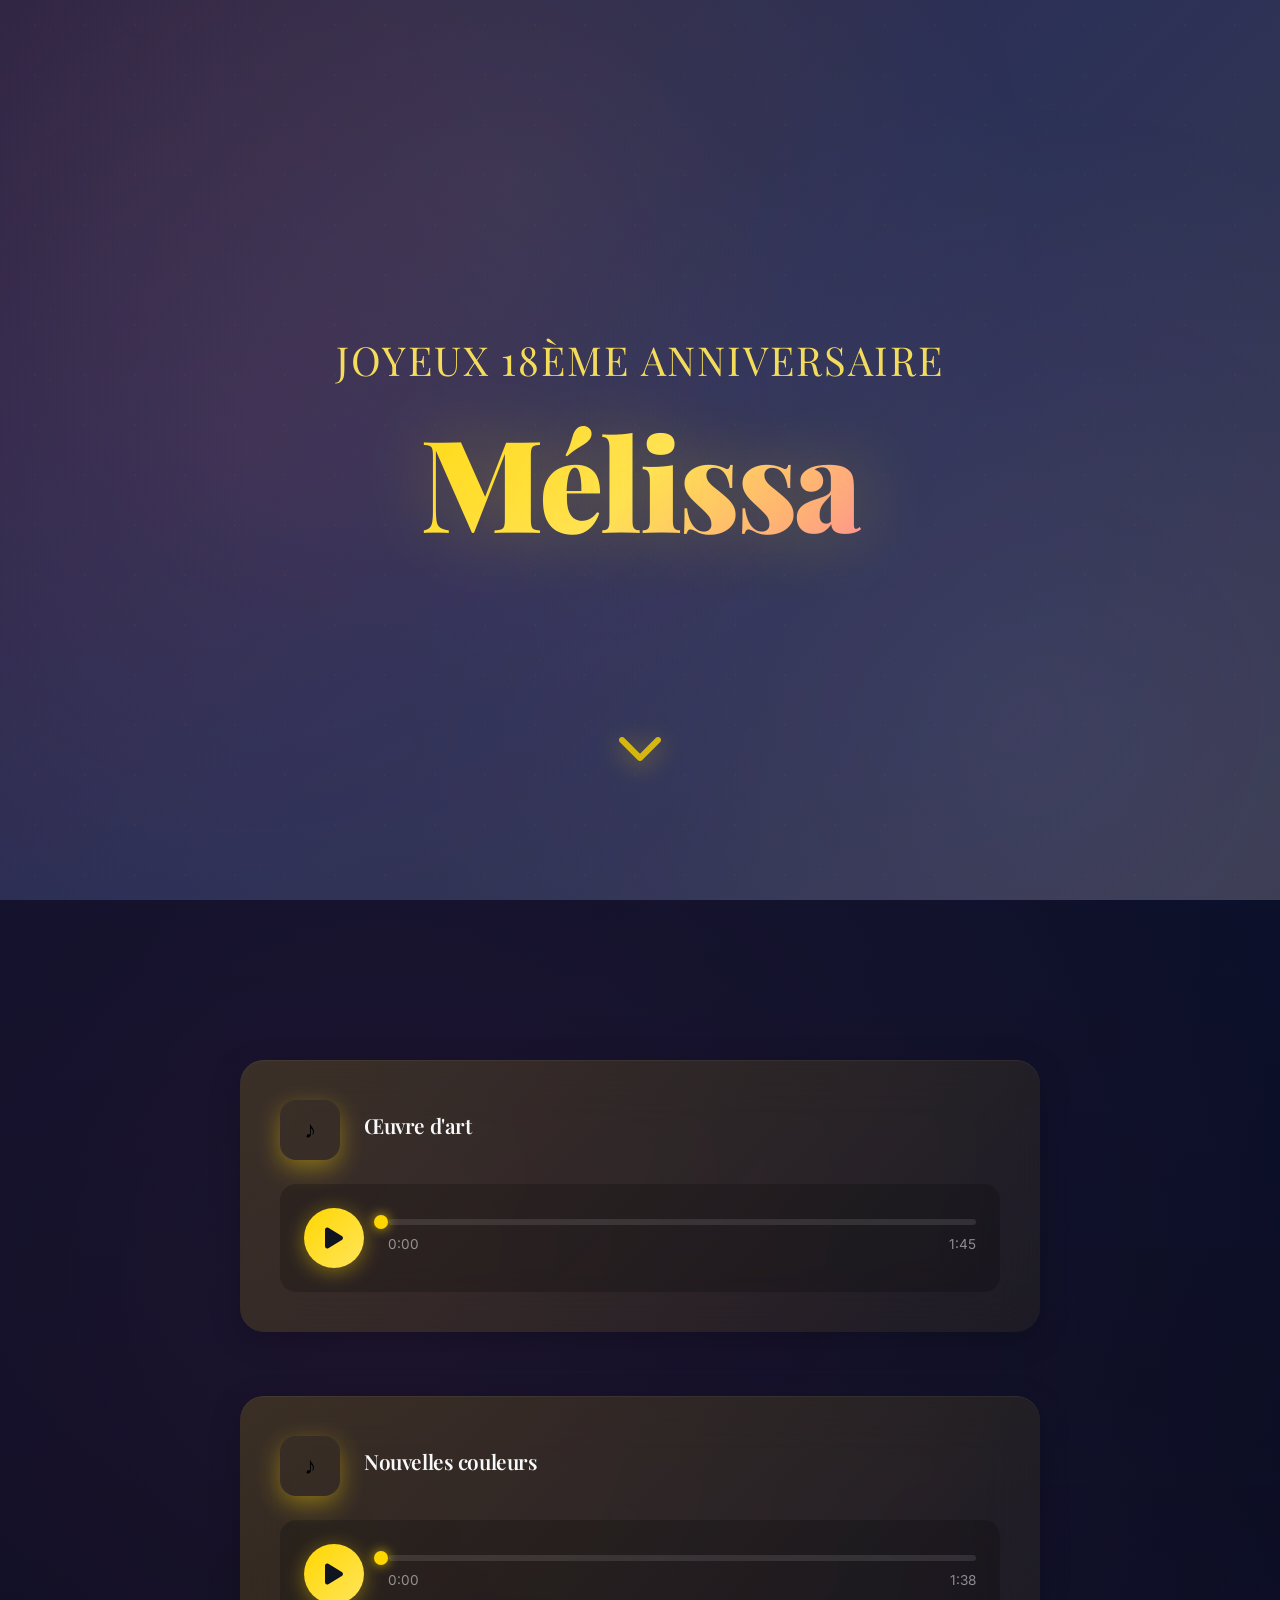
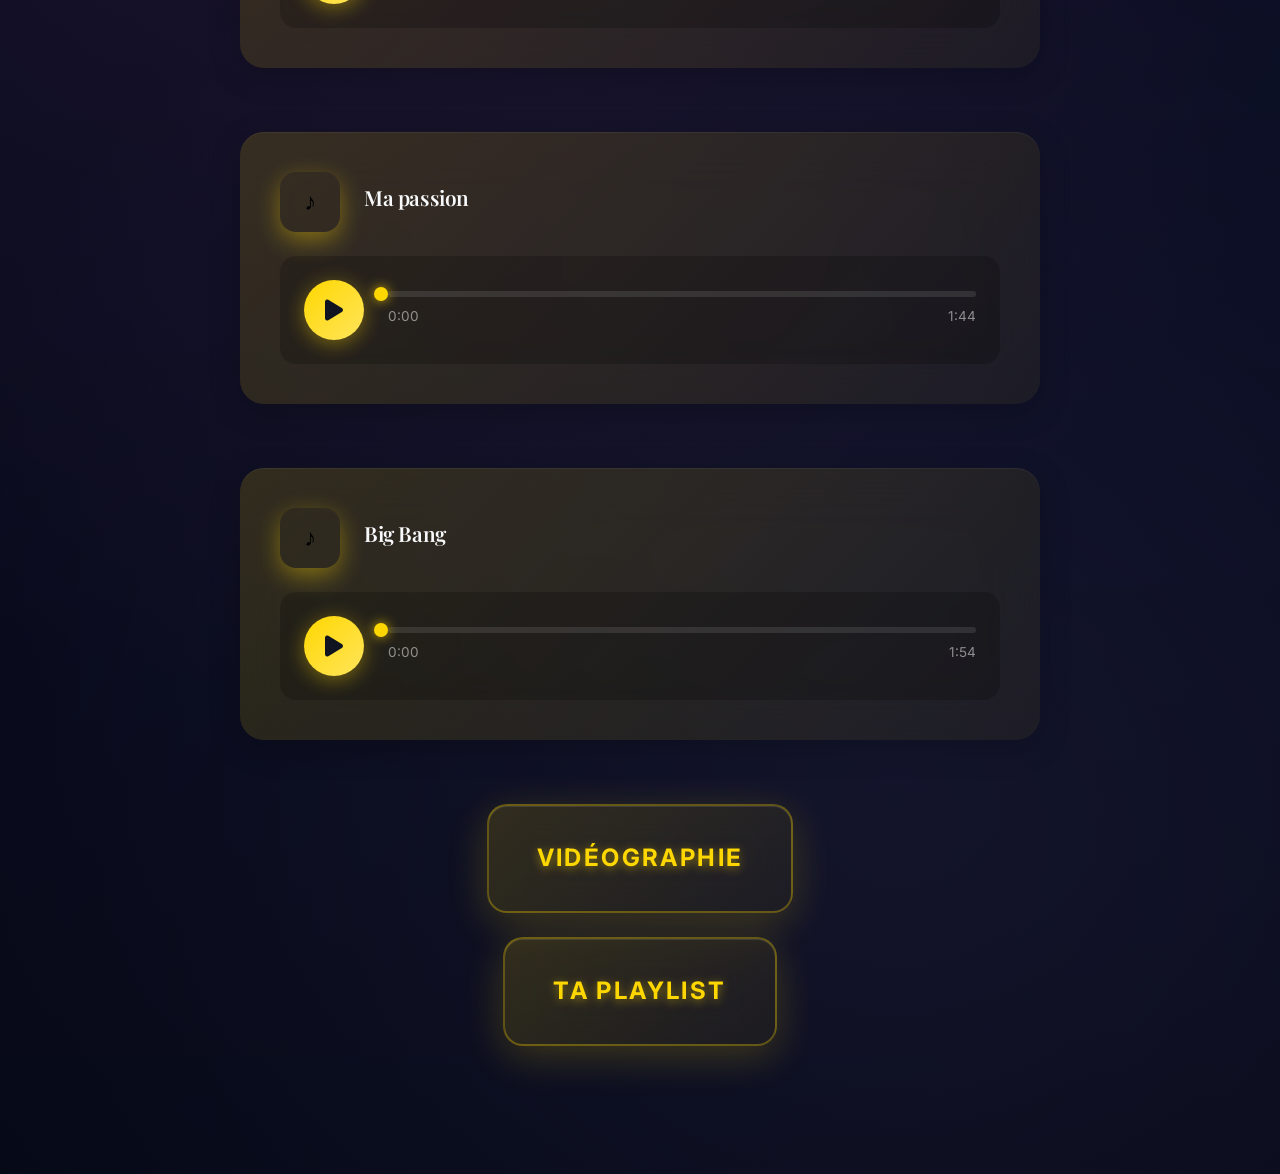
==== commit f22fef19: "Ajout de la page Ta Playlist et de son bouton d'accès Nouvelle page playlist.html avec les 4 musique" ====
--- a/index.html
+++ b/index.html
@@ -200,6 +200,14 @@
                             <span class="premium-btn-shine"></span>
                         </a>
                     </div>
+
+                    <!-- Bouton Ta Playlist centré -->
+                    <div style="display: flex; justify-content: center; max-width: 1200px; margin: 1.5rem auto 0;">
+                        <a href="playlist.html" class="premium-btn" style="white-space: nowrap;">
+                            <span class="premium-btn-text" style="display: block; white-space: nowrap;">Ta Playlist</span>
+                            <span class="premium-btn-shine"></span>
+                        </a>
+                    </div>
                 </div>
             </div>
         </div>
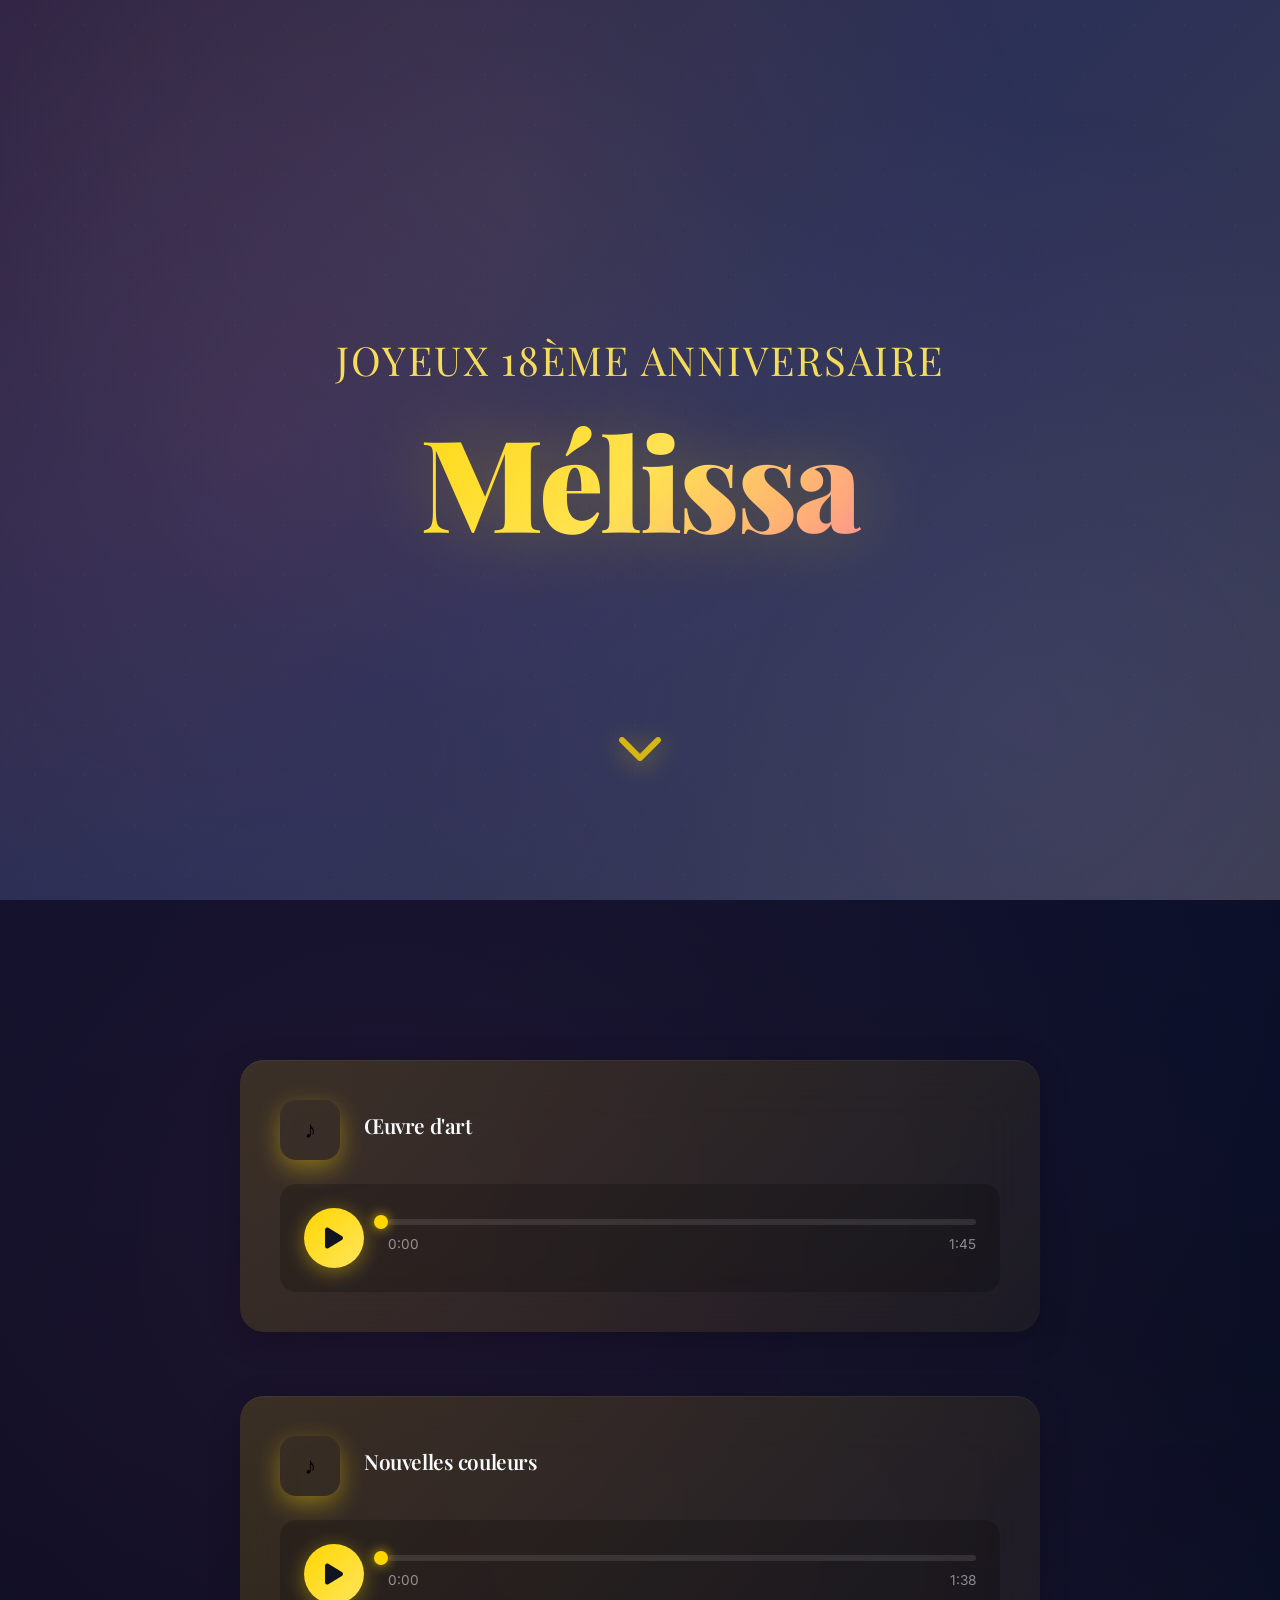
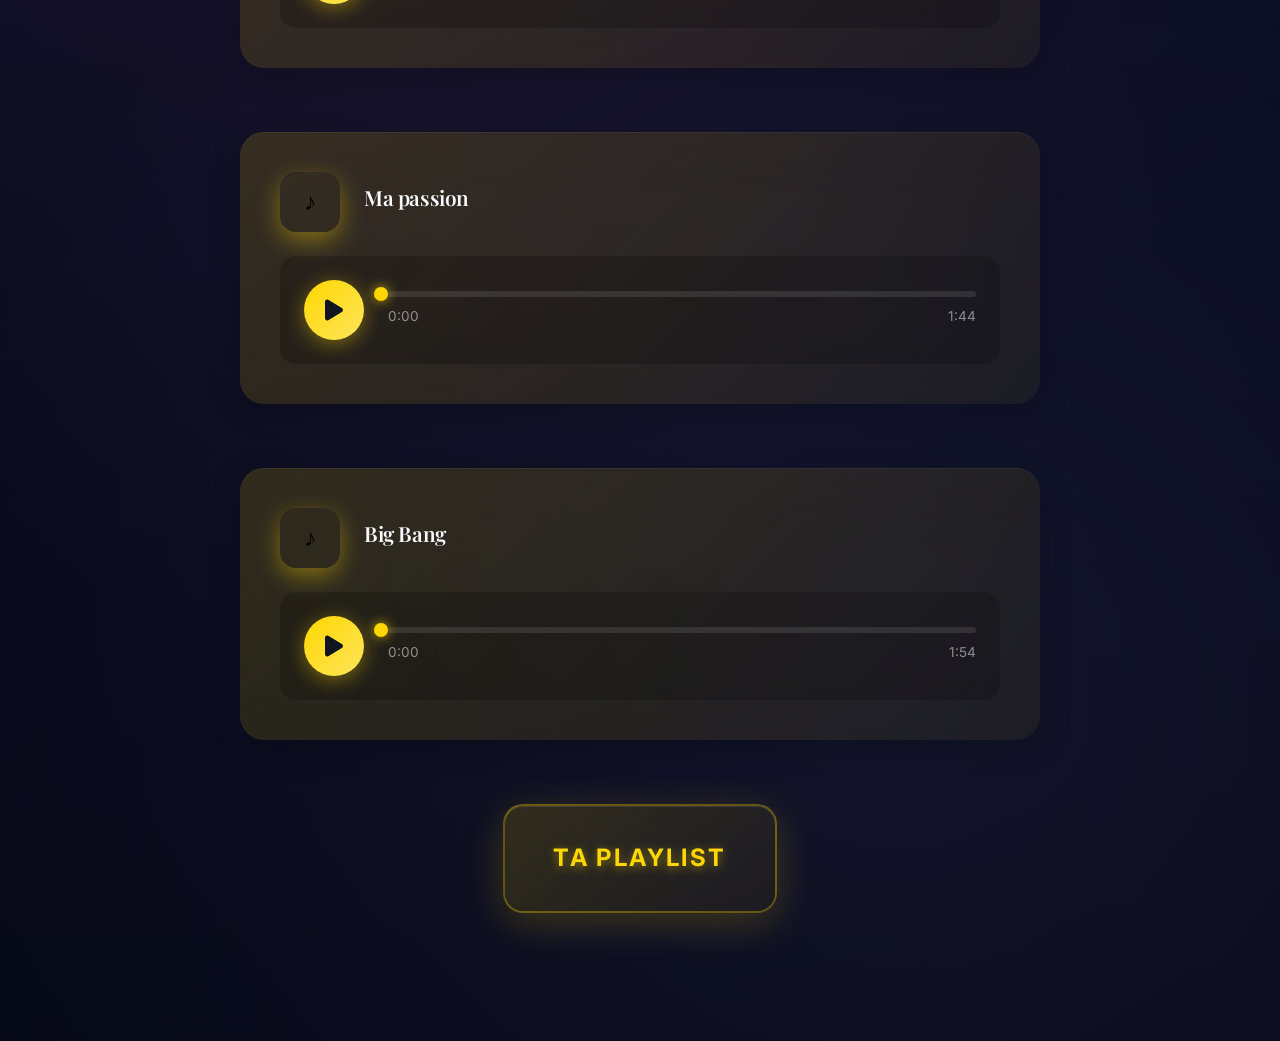
==== commit 465ed209: "Retrait du bouton Vidéographie de la page d'accueil Co-Authored-By: Claude Fable 5 <noreply@anthropi" ====
--- a/index.html
+++ b/index.html
@@ -193,16 +193,8 @@
                         </div>
                     </div>
                     
-                    <!-- Bouton Vidéographie centré -->
+                    <!-- Bouton Ta Playlist centré -->
                     <div style="display: flex; justify-content: center; max-width: 1200px; margin: 4rem auto 0;">
-                        <a href="https://wpftznyy.gensparkspace.com/" target="_blank" class="premium-btn" style="white-space: nowrap;">
-                            <span class="premium-btn-text" style="display: block; white-space: nowrap;">Vidéographie</span>
-                            <span class="premium-btn-shine"></span>
-                        </a>
-                    </div>
-
-                    <!-- Bouton Ta Playlist centré -->
-                    <div style="display: flex; justify-content: center; max-width: 1200px; margin: 1.5rem auto 0;">
                         <a href="playlist.html" class="premium-btn" style="white-space: nowrap;">
                             <span class="premium-btn-text" style="display: block; white-space: nowrap;">Ta Playlist</span>
                             <span class="premium-btn-shine"></span>
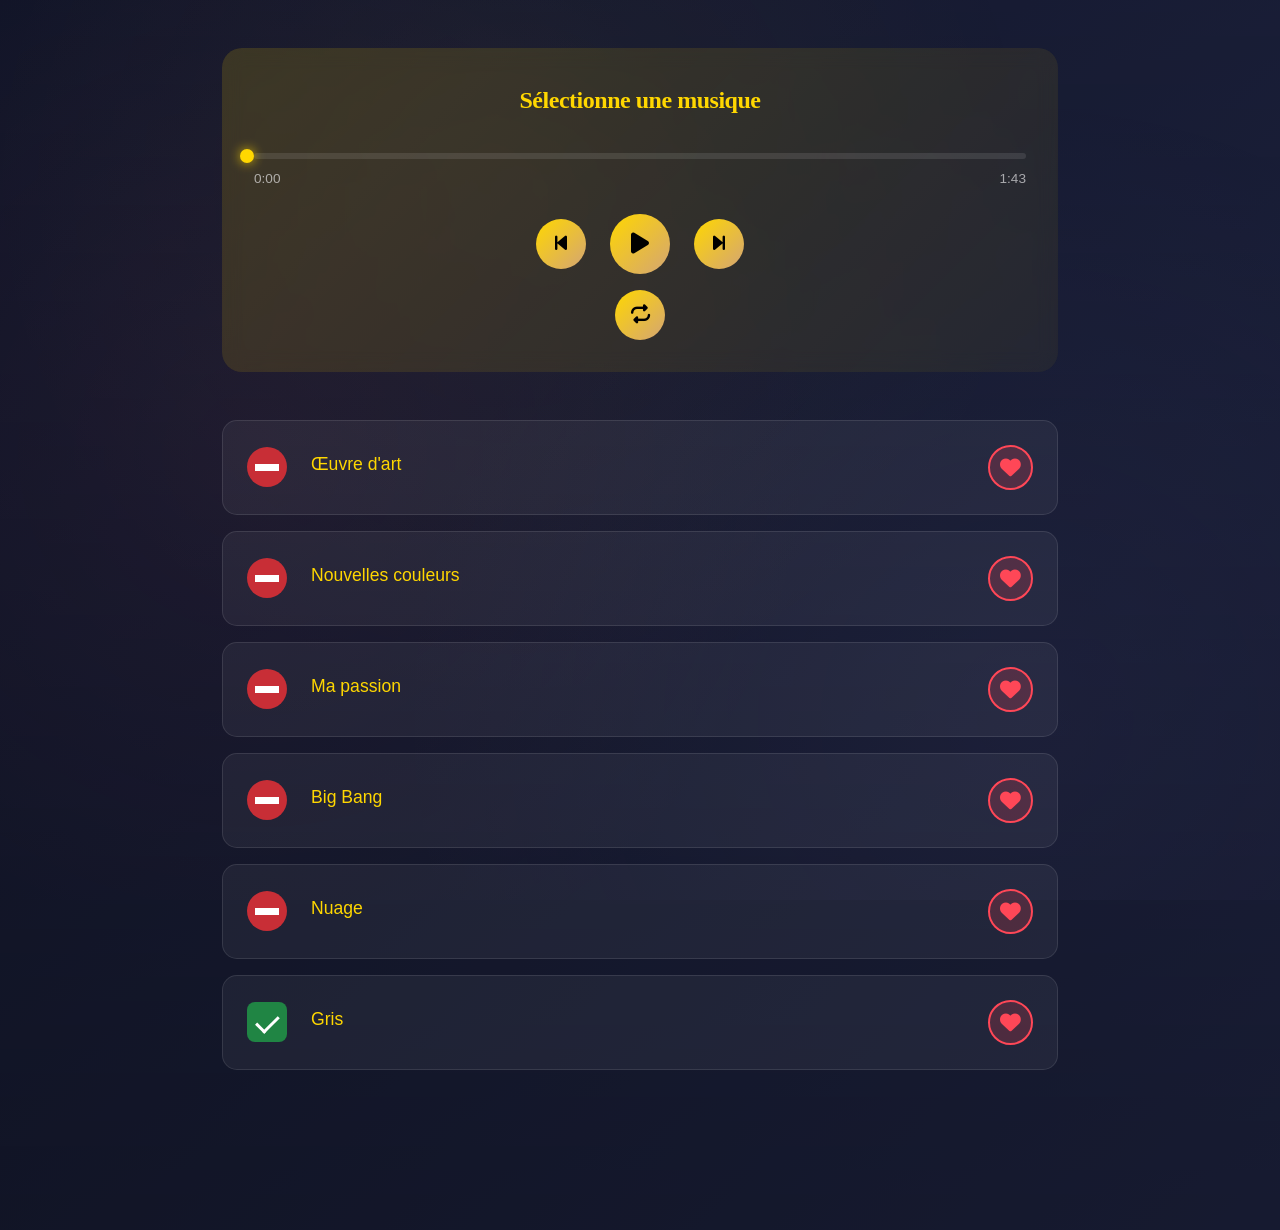
==== commit f96d3bc1: "Fait de la playlist la page unique et remplace les numéros par des symboles" ====
--- a/index.html
+++ b/index.html
@@ -3,212 +3,790 @@
 <head>
     <meta charset="UTF-8">
     <meta name="viewport" content="width=device-width, initial-scale=1.0">
-    <title>meli18</title>
-    <meta name="description" content="Un cadeau unique pour Mélissa : musiques, vidéos et réflexions créées spécialement pour ses 18 ans. Une célébration de créativité, d'idées et de passion.">
-    <meta name="author" content="Romain">
+    <title>Playlist - Mélissa 18 ans</title>
+    <meta name="description" content="Ta playlist personnalisée : 6 musiques originales à découvrir. Like tes préférées et profite de la musique.">
     
     <!-- Favicon -->
     <link rel="icon" type="image/png" href="favicon.png">
     <link rel="apple-touch-icon" href="favicon.png">
     
-    <!-- Open Graph / Facebook -->
+    <!-- Open Graph -->
     <meta property="og:type" content="website">
-    <meta property="og:title" content="Joyeux 18ème anniversaire Mélissa 🎉">
-    <meta property="og:description" content="Un cadeau unique : musiques, vidéos et réflexions pour célébrer tes 18 ans">
-    <meta property="og:image" content="favicon.png">
+    <meta property="og:title" content="Playlist pour Mélissa">
+    <meta property="og:description" content="Une playlist personnalisée de musiques originales">
     
-    <!-- Twitter -->
-    <meta name="twitter:card" content="summary_large_image">
-    <meta name="twitter:title" content="Joyeux 18ème anniversaire Mélissa 🎉">
-    <meta name="twitter:description" content="Un cadeau unique : musiques, vidéos et réflexions pour célébrer tes 18 ans">
-    
-    <link href="https://fonts.googleapis.com/css2?family=Playfair+Display:wght@400;700&family=Inter:wght@300;400;500;600&display=swap" rel="stylesheet">
-    <link rel="stylesheet" href="https://cdn.jsdelivr.net/npm/@fortawesome/fontawesome-free@6.4.0/css/all.min.css">
     <link rel="stylesheet" href="css/style.css">
-    <link rel="stylesheet" href="css/gift-cards.css">
+    <link rel="stylesheet" href="https://cdnjs.cloudflare.com/ajax/libs/font-awesome/6.4.0/css/all.min.css">
+    <style>
+        .playlist-container {
+            max-width: 900px;
+            margin: 0 auto;
+            padding: 2rem;
+        }
+
+        /* Lecteur audio principal */
+        .main-player {
+            background: linear-gradient(135deg, rgba(255, 215, 0, 0.15) 0%, rgba(255, 215, 0, 0.05) 100%);
+            border: 2px solid var(--accent-gold);
+            border-radius: 20px;
+            padding: 2rem;
+            margin-bottom: 3rem;
+            backdrop-filter: blur(10px);
+        }
+
+        .main-player-info {
+            text-align: center;
+            margin-bottom: 2rem;
+        }
+
+        .current-track-title {
+            font-size: 1.5rem;
+            color: var(--gold);
+            margin-bottom: 0.5rem;
+        }
+
+        .current-track-status {
+            font-size: 0.9rem;
+            color: rgba(255, 255, 255, 0.6);
+        }
+
+        /* Deux rangées : précédent / lecture / suivant puis aléatoire / répéter */
+        .main-player-controls {
+            display: flex;
+            flex-direction: column;
+            align-items: center;
+            gap: 1rem;
+            justify-content: center;
+        }
+
+        .controls-row {
+            display: flex;
+            align-items: center;
+            gap: 1.5rem;
+            justify-content: center;
+        }
+
+        /* Badge "1" affiché en mode répétition d'une seule musique */
+        #repeatBtn {
+            position: relative;
+        }
+
+        .repeat-one-badge {
+            display: none;
+            position: absolute;
+            top: -4px;
+            right: -4px;
+            width: 20px;
+            height: 20px;
+            border-radius: 50%;
+            background: #000;
+            color: var(--gold);
+            font-size: 0.75rem;
+            font-weight: 700;
+            line-height: 20px;
+            text-align: center;
+            border: 2px solid var(--gold);
+        }
+
+        #repeatBtn.repeat-one .repeat-one-badge {
+            display: block;
+        }
+
+        .main-player-controls button {
+            width: 50px;
+            height: 50px;
+            border-radius: 50%;
+            border: none;
+            background: linear-gradient(135deg, var(--gold), #d4a574);
+            color: #000;
+            font-size: 1.2rem;
+            cursor: pointer;
+            transition: all 0.3s ease;
+        }
+
+        .main-player-controls button:hover {
+            transform: scale(1.1);
+            box-shadow: 0 8px 20px rgba(255, 215, 0, 0.4);
+        }
+
+        .main-player-controls .play-btn {
+            width: 60px;
+            height: 60px;
+            font-size: 1.5rem;
+        }
+
+        .progress-container {
+            width: 100%;
+            margin: 1.5rem 0;
+        }
+
+        .progress-bar {
+            width: 100%;
+            height: 6px;
+            background: rgba(255, 255, 255, 0.1);
+            border-radius: 10px;
+            cursor: pointer;
+            position: relative;
+            overflow: visible;
+            transition: height 0.2s ease;
+        }
+
+        .progress-bar:hover {
+            height: 8px;
+        }
+
+        .progress-bar.dragging {
+            height: 10px;
+        }
+
+        .progress-fill {
+            height: 100%;
+            background: linear-gradient(90deg, var(--gold), #d4a574);
+            border-radius: 10px;
+            width: 0%;
+            transition: width 0.1s linear;
+            position: relative;
+            pointer-events: none;
+        }
+
+        .progress-fill.dragging {
+            transition: none;
+        }
+
+        .progress-fill::after {
+            content: '';
+            position: absolute;
+            right: 0;
+            top: 50%;
+            transform: translateY(-50%);
+            width: 14px;
+            height: 14px;
+            background: var(--gold);
+            border-radius: 50%;
+            box-shadow: 0 0 12px rgba(255, 215, 0, 0.8);
+            cursor: grab;
+            transition: transform 0.2s ease, box-shadow 0.2s ease;
+            pointer-events: auto;
+            z-index: 10;
+        }
+
+        .progress-fill::after:hover {
+            transform: translateY(-50%) scale(1.2);
+            box-shadow: 0 0 16px rgba(255, 215, 0, 1);
+        }
+
+        .progress-fill.dragging::after {
+            cursor: grabbing;
+            transform: translateY(-50%) scale(1.3);
+            box-shadow: 0 0 20px rgba(255, 215, 0, 1);
+        }
+
+        .time-display {
+            display: flex;
+            justify-content: space-between;
+            font-size: 0.85rem;
+            color: rgba(255, 255, 255, 0.6);
+            margin-top: 0.5rem;
+        }
+
+        /* Liste des musiques */
+        .playlist-tracks {
+            display: flex;
+            flex-direction: column;
+            gap: 1rem;
+        }
+
+        .playlist-track {
+            background: rgba(255, 255, 255, 0.05);
+            border: 1px solid rgba(255, 255, 255, 0.1);
+            border-radius: 15px;
+            padding: 1.5rem;
+            display: flex;
+            align-items: center;
+            gap: 1.5rem;
+            transition: all 0.3s ease;
+            cursor: pointer;
+        }
+
+        /* Survol uniquement sur les appareils avec souris : sur tactile, le
+           navigateur garde le style :hover collé sur le dernier bloc touché,
+           ce qui donne l'impression de deux musiques actives à la fois */
+        @media (hover: hover) and (pointer: fine) {
+            .playlist-track:hover {
+                background: rgba(255, 215, 0, 0.1);
+                border-color: var(--gold);
+                transform: translateX(5px);
+            }
+        }
+
+        .playlist-track.active {
+            background: linear-gradient(135deg, rgba(255, 215, 0, 0.2) 0%, rgba(255, 215, 0, 0.1) 100%);
+            border: 2px solid var(--gold);
+        }
+
+        .playlist-track.unliked {
+            opacity: 0.4;
+        }
+
+        .track-symbol {
+            width: 40px;
+            height: 40px;
+            display: grid;
+            place-items: center;
+            flex-shrink: 0;
+            background: #c82e36;
+            border-radius: 50%;
+        }
+
+        .track-symbol::before {
+            content: "";
+            width: 60%;
+            height: 16%;
+            background: white;
+        }
+
+        .track-symbol.checked {
+            background: #208544;
+            border-radius: 20%;
+        }
+
+        .track-symbol.checked::before {
+            width: 25%;
+            height: 47%;
+            background: transparent;
+            border: solid white;
+            border-width: 0 3px 3px 0;
+            transform: translateY(-7%) rotate(45deg);
+        }
+
+        .playlist-track.active .track-symbol {
+            animation: pulse 1.5s ease-in-out infinite;
+        }
+
+        @keyframes pulse {
+            0%, 100% { transform: scale(1); }
+            50% { transform: scale(1.1); }
+        }
+
+        .track-info-wrapper {
+            flex: 1;
+            min-width: 0;
+        }
+
+        .track-title-playlist {
+            font-size: 1.1rem;
+            color: var(--gold);
+            margin-bottom: 0.3rem;
+            white-space: nowrap;
+            overflow: hidden;
+            text-overflow: ellipsis;
+        }
+
+        .track-duration {
+            font-size: 0.85rem;
+            color: rgba(255, 255, 255, 0.5);
+        }
+
+        .like-btn {
+            width: 45px;
+            height: 45px;
+            border-radius: 50%;
+            border: 2px solid rgba(255, 255, 255, 0.2);
+            background: rgba(255, 255, 255, 0.05);
+            color: #ff4757;
+            font-size: 1.3rem;
+            cursor: pointer;
+            transition: all 0.3s ease;
+            flex-shrink: 0;
+            display: flex;
+            align-items: center;
+            justify-content: center;
+        }
+
+        .like-btn:hover {
+            transform: scale(1.15);
+            border-color: #ff4757;
+            background: rgba(255, 71, 87, 0.1);
+        }
+
+        .like-btn.liked {
+            color: #ff4757;
+            background: rgba(255, 71, 87, 0.2);
+            border-color: #ff4757;
+        }
+
+        .like-btn.unliked {
+            color: rgba(255, 255, 255, 0.3);
+        }
+
+        /* Mobile */
+        @media (max-width: 768px) {
+            .main-player {
+                padding: 1.5rem;
+            }
+
+            .current-track-title {
+                font-size: 1.2rem;
+            }
+
+            .playlist-track {
+                padding: 1rem;
+                gap: 1rem;
+            }
+
+            .track-symbol {
+                width: 35px;
+                height: 35px;
+                font-size: 0.9rem;
+            }
+
+            .track-title-playlist {
+                font-size: 1rem;
+            }
+
+            .like-btn {
+                width: 40px;
+                height: 40px;
+                font-size: 1.1rem;
+            }
+        }
+    </style>
 </head>
 <body>
-    <!-- Hero Section Personnalisée -->
-    <section class="hero hero-personal">
-        <div class="hero-content">
-            <h1 class="hero-title">Joyeux 18ème anniversaire</h1>
-            <h2 class="hero-name">Mélissa</h2>
-        </div>
-        <a href="#music" class="scroll-indicator">
-            <i class="fas fa-chevron-down"></i>
-        </a>
-    </section>
-
-    <!-- Section Unique: Ma passion + 2 Cartes -->
-    <section id="music" class="section music-section">
-        <div class="container">
-            <!-- Music Content -->
-            <div id="music-content" class="music-content">
-                <div class="intro-text">
-                    <!-- Musique 1 : Œuvre d'art -->
-                    <div class="music-player-container" style="margin-top: 2rem;">
-                        <div class="music-track" data-track="0" style="background: linear-gradient(135deg, rgba(255, 215, 0, 0.15) 0%, rgba(255, 215, 0, 0.05) 100%); border: 2px solid var(--accent-gold);">
-                            <div class="track-info">
-                                <span class="track-number" style="background: var(--accent-gold); color: #000;">♪</span>
-                                <div class="track-details">
-                                    <h3 class="track-title" style="color: var(--accent-gold); font-size: 1.3rem;">Œuvre d'art</h3>
-                                </div>
-                            </div>
-                            <audio preload="auto" class="audio-player">
-                                <source src="audio/au-musee.mp3" type="audio/mpeg">
-                            </audio>
-                            <div class="custom-audio-controls">
-                                <button class="play-pause-btn">
-                                    <i class="fas fa-play"></i>
-                                </button>
-                                <div class="audio-progress-container">
-                                    <div class="audio-progress-bar">
-                                        <div class="audio-progress-fill"></div>
-                                    </div>
-                                    <div class="audio-time">
-                                        <span class="current-time">0:00</span>
-                                        <span class="duration">0:00</span>
-                                    </div>
-                                </div>
-                                <div class="volume-control">
-                                    <button class="volume-btn">
-                                        <i class="fas fa-volume-up"></i>
-                                    </button>
-                                    <button class="repeat-btn">
-                                        <i class="fas fa-repeat"></i>
-                                    </button>
-                                </div>
-                            </div>
-                        </div>
+    <!-- Section Playlist -->
+    <section class="section" style="min-height: 100vh; padding-top: 1rem; background: linear-gradient(180deg, rgba(0,0,0,0.3) 0%, rgba(0,0,0,0.5) 100%);">
+        <div class="playlist-container">
+            <!-- Lecteur audio principal -->
+            <div class="main-player">
+                <div class="main-player-info">
+                    <h3 class="current-track-title" id="currentTrackTitle">Sélectionne une musique</h3>
+                </div>
+
+                <div class="progress-container">
+                    <div class="progress-bar" id="progressBar">
+                        <div class="progress-fill" id="progressFill"></div>
                     </div>
-                    
-                    <!-- Musique 2 : Nouvelles couleurs -->
-                    <div class="music-player-container" style="margin-top: 4rem;">
-                        <div class="music-track" data-track="1" style="background: linear-gradient(135deg, rgba(255, 215, 0, 0.15) 0%, rgba(255, 215, 0, 0.05) 100%); border: 2px solid var(--accent-gold);">
-                            <div class="track-info">
-                                <span class="track-number" style="background: var(--accent-gold); color: #000;">♪</span>
-                                <div class="track-details">
-                                    <h3 class="track-title" style="color: var(--accent-gold); font-size: 1.3rem;">Nouvelles couleurs</h3>
-                                </div>
-                            </div>
-                            <audio preload="auto" class="audio-player">
-                                <source src="audio/nouvelles-couleurs.mp3" type="audio/mpeg">
-                            </audio>
-                            <div class="custom-audio-controls">
-                                <button class="play-pause-btn">
-                                    <i class="fas fa-play"></i>
-                                </button>
-                                <div class="audio-progress-container">
-                                    <div class="audio-progress-bar">
-                                        <div class="audio-progress-fill"></div>
-                                    </div>
-                                    <div class="audio-time">
-                                        <span class="current-time">0:00</span>
-                                        <span class="duration">0:00</span>
-                                    </div>
-                                </div>
-                                <div class="volume-control">
-                                    <button class="volume-btn">
-                                        <i class="fas fa-volume-up"></i>
-                                    </button>
-                                    <button class="repeat-btn">
-                                        <i class="fas fa-repeat"></i>
-                                    </button>
-                                </div>
-                            </div>
-                        </div>
+                    <div class="time-display">
+                        <span id="currentTime">0:00</span>
+                        <span id="totalTime">0:00</span>
                     </div>
-                    
-                    <!-- Musique 3 : Ma passion -->
-                    <div class="music-player-container" style="margin-top: 4rem;">
-                        <div class="music-track" data-track="2" style="background: linear-gradient(135deg, rgba(255, 215, 0, 0.15) 0%, rgba(255, 215, 0, 0.05) 100%); border: 2px solid var(--accent-gold);">
-                            <div class="track-info">
-                                <span class="track-number" style="background: var(--accent-gold); color: #000;">♪</span>
-                                <div class="track-details">
-                                    <h3 class="track-title" style="color: var(--accent-gold); font-size: 1.3rem;">Ma passion</h3>
-                                </div>
-                            </div>
-                            <audio preload="auto" class="audio-player" id="ma-passion-audio">
-                                <source src="audio/ma-passion-v1.mp3" type="audio/mpeg" id="ma-passion-source">
-                            </audio>
-                            <div class="custom-audio-controls">
-                                <button class="play-pause-btn">
-                                    <i class="fas fa-play"></i>
-                                </button>
-                                <div class="audio-progress-container">
-                                    <div class="audio-progress-bar">
-                                        <div class="audio-progress-fill"></div>
-                                    </div>
-                                    <div class="audio-time">
-                                        <span class="current-time">0:00</span>
-                                        <span class="duration">0:00</span>
-                                    </div>
-                                </div>
-                                <div class="volume-control">
-                                    <button class="volume-btn">
-                                        <i class="fas fa-volume-up"></i>
-                                    </button>
-                                    <button class="repeat-btn">
-                                        <i class="fas fa-repeat"></i>
-                                    </button>
-                                </div>
-                            </div>
-                        </div>
+                </div>
+
+                <div class="main-player-controls">
+                    <div class="controls-row controls-transport">
+                        <button id="prevBtn" title="Précédent">
+                            <i class="fas fa-step-backward"></i>
+                        </button>
+                        <button class="play-btn" id="playBtn" title="Lecture / Pause">
+                            <i class="fas fa-play"></i>
+                        </button>
+                        <button id="nextBtn" title="Suivant">
+                            <i class="fas fa-step-forward"></i>
+                        </button>
                     </div>
-                    
-                    <!-- Musique 4 : Big Bang -->
-                    <div class="music-player-container" style="margin-top: 4rem;">
-                        <div class="music-track" data-track="3" style="background: linear-gradient(135deg, rgba(255, 215, 0, 0.15) 0%, rgba(255, 215, 0, 0.05) 100%); border: 2px solid var(--accent-gold);">
-                            <div class="track-info">
-                                <span class="track-number" style="background: var(--accent-gold); color: #000;">♪</span>
-                                <div class="track-details">
-                                    <h3 class="track-title" style="color: var(--accent-gold); font-size: 1.3rem;">Big Bang</h3>
-                                </div>
-                            </div>
-                            <audio preload="auto" class="audio-player">
-                                <source src="audio/big-bang.mp3" type="audio/mpeg">
-                            </audio>
-                            <div class="custom-audio-controls">
-                                <button class="play-pause-btn">
-                                    <i class="fas fa-play"></i>
-                                </button>
-                                <div class="audio-progress-container">
-                                    <div class="audio-progress-bar">
-                                        <div class="audio-progress-fill"></div>
-                                    </div>
-                                    <div class="audio-time">
-                                        <span class="current-time">0:00</span>
-                                        <span class="duration">0:00</span>
-                                    </div>
-                                </div>
-                                <div class="volume-control">
-                                    <button class="volume-btn">
-                                        <i class="fas fa-volume-up"></i>
-                                    </button>
-                                    <button class="repeat-btn">
-                                        <i class="fas fa-repeat"></i>
-                                    </button>
-                                </div>
-                            </div>
-                        </div>
-                    </div>
-                    
-                    <!-- Bouton Ta Playlist centré -->
-                    <div style="display: flex; justify-content: center; max-width: 1200px; margin: 4rem auto 0;">
-                        <a href="playlist.html" class="premium-btn" style="white-space: nowrap;">
-                            <span class="premium-btn-text" style="display: block; white-space: nowrap;">Ta Playlist</span>
-                            <span class="premium-btn-shine"></span>
-                        </a>
+                    <div class="controls-row controls-modes">
+                        <button id="repeatBtn" title="Répéter">
+                            <i class="fas fa-repeat"></i>
+                            <span class="repeat-one-badge">1</span>
+                        </button>
                     </div>
                 </div>
             </div>
+
+            <!-- Liste des musiques -->
+            <div class="playlist-tracks" id="playlistTracks">
+                <!-- Les musiques seront injectées ici par JavaScript -->
+            </div>
         </div>
     </section>
 
-
-
-
-
-    <script src="js/main.js"></script>
+    <!-- Audio element caché -->
+    <audio id="mainAudio" src="audio/playlist-v6.mp3" preload="auto"></audio>
+
+    <script>
+        console.log('%c🎉 Joyeux Anniversaire Mélissa ! 🎂', 'font-size: 24px; color: #d4a574; font-weight: bold;');
+        console.log('%cCe site a été créé avec amour par Romain ❤️', 'font-size: 14px; color: #667eea;');
+
+        // Les 6 musiques sont réunies dans UN SEUL fichier audio, dans cet ordre.
+        // Changer de musique consiste donc à se déplacer dans ce fichier, jamais
+        // à changer la source du lecteur : la lecture n'est ainsi jamais
+        // interrompue, et le lecteur du système (écran de verrouillage, barre de
+        // notifications) reste affiché tant que l'utilisateur n'a pas mis pause.
+        const tracks = [
+            { id: 7,  title: "Œuvre d'art",         start: 0,       duration: 103.993 },
+            { id: 8,  title: "Nouvelles couleurs",  start: 103.993, duration: 98.353 },
+            { id: 9,  title: "Ma passion",          start: 202.346, duration: 104.320 },
+            { id: 10, title: "Big Bang",            start: 306.666, duration: 114.920 },
+            { id: 11, title: "Nuage",               start: 421.586, duration: 152.2789791666667 },
+            { id: 12, title: "Gris",                start: 573.8649791666667, duration: 155.96 }
+        ];
+
+        // Marge prise avant la fin d'une musique pour enchaîner sans laisser
+        // entendre le début de la suivante dans le fichier
+        const LEAD = 0.35;
+
+        // État de l'application
+        let currentTrackIndex = 0;
+        let isPlaying = false;
+        let hasStarted = false;
+        let repeatMode = 'all'; // 'all' (toute la playlist) ou 'one' (musique en cours)
+
+        // Musiques likées (toutes par défaut)
+        const allTrackIds = tracks.map(t => t.id);
+        let likedTracks = JSON.parse(localStorage.getItem('likedTracks')) || [];
+        likedTracks = likedTracks.filter(id => allTrackIds.includes(id));
+        if (likedTracks.length === 0) {
+            likedTracks = allTrackIds.slice();
+        }
+        if (!localStorage.getItem('playlistGrisAdded')) {
+            if (!likedTracks.includes(12)) likedTracks.push(12);
+            localStorage.setItem('playlistGrisAdded', 'true');
+        }
+        localStorage.setItem('likedTracks', JSON.stringify(likedTracks));
+
+        // Éléments DOM
+        const audio = document.getElementById('mainAudio');
+        const playBtn = document.getElementById('playBtn');
+        const prevBtn = document.getElementById('prevBtn');
+        const nextBtn = document.getElementById('nextBtn');
+        const repeatBtn = document.getElementById('repeatBtn');
+        const progressBar = document.getElementById('progressBar');
+        const progressFill = document.getElementById('progressFill');
+        const currentTimeEl = document.getElementById('currentTime');
+        const totalTimeEl = document.getElementById('totalTime');
+        const currentTrackTitle = document.getElementById('currentTrackTitle');
+        const playlistTracks = document.getElementById('playlistTracks');
+
+        function trackEnd(i) {
+            return tracks[i].start + tracks[i].duration;
+        }
+
+        function isLiked(i) {
+            return likedTracks.includes(tracks[i].id);
+        }
+
+        // Musique likée suivante (direction 1) ou précédente (-1), en sautant
+        // les musiques non likées
+        function getAdjacentIndex(direction) {
+            const total = tracks.length;
+            for (let step = 1; step <= total; step++) {
+                const i = (currentTrackIndex + direction * step + total * step) % total;
+                if (isLiked(i)) return i;
+            }
+            return -1;
+        }
+
+        function formatTime(seconds) {
+            if (isNaN(seconds) || seconds < 0) seconds = 0;
+            const mins = Math.floor(seconds / 60);
+            const secs = Math.floor(seconds % 60);
+            return `${mins}:${secs < 10 ? '0' : ''}${secs}`;
+        }
+
+        // Se déplacer dans le fichier, même si les métadonnées ne sont pas
+        // encore chargées au moment du clic
+        let pendingSeek = null;
+        function seekTo(time) {
+            if (audio.readyState > 0) {
+                audio.currentTime = time;
+            } else {
+                pendingSeek = time;
+            }
+        }
+
+        audio.addEventListener('loadedmetadata', () => {
+            if (pendingSeek !== null) {
+                audio.currentTime = pendingSeek;
+                pendingSeek = null;
+            }
+        });
+
+        // Construction de la liste
+        function initPlaylist() {
+            playlistTracks.innerHTML = '';
+            tracks.forEach((track, index) => {
+                const liked = isLiked(index);
+                const el = document.createElement('div');
+                el.className = 'playlist-track' + (liked ? '' : ' unliked');
+                el.dataset.index = index;
+                el.innerHTML = `
+                    <span class="track-symbol${track.id === 12 ? ' checked' : ''}" role="img" aria-label="${track.id === 12 ? 'Validé' : 'Sens interdit'}"></span>
+                    <div class="track-info-wrapper">
+                        <div class="track-title-playlist">${track.title}</div>
+                    </div>
+                    <button class="like-btn ${liked ? 'liked' : 'unliked'}" data-id="${track.id}">
+                        <i class="fas fa-heart"></i>
+                    </button>
+                `;
+
+                el.addEventListener('click', (e) => {
+                    if (e.target.closest('.like-btn')) return;
+                    if (isLiked(index)) selectTrack(index);
+                });
+
+                el.querySelector('.like-btn').addEventListener('click', (e) => {
+                    e.stopPropagation();
+                    toggleLike(track.id);
+                });
+
+                playlistTracks.appendChild(el);
+            });
+            updateActiveTrack();
+        }
+
+        function toggleLike(trackId) {
+            const pos = likedTracks.indexOf(trackId);
+            if (pos > -1) {
+                likedTracks.splice(pos, 1);
+            } else {
+                likedTracks.push(trackId);
+            }
+            localStorage.setItem('likedTracks', JSON.stringify(likedTracks));
+            initPlaylist();
+        }
+
+        function updateActiveTrack() {
+            document.querySelectorAll('.playlist-track').forEach((el, index) => {
+                el.classList.toggle('active', hasStarted && index === currentTrackIndex);
+            });
+        }
+
+        function updateTrackUI() {
+            const track = tracks[currentTrackIndex];
+            currentTrackTitle.textContent = hasStarted ? track.title : 'Sélectionne une musique';
+            totalTimeEl.textContent = formatTime(track.duration);
+            updateActiveTrack();
+            updateMediaSession();
+        }
+
+        // Lecture / pause : le lecteur n'est jamais rechargé, seulement mis en
+        // pause par l'utilisateur
+        function play() {
+            hasStarted = true;
+            const playPromise = audio.play();
+            if (playPromise !== undefined) {
+                playPromise.catch(() => {});
+            }
+            isPlaying = true;
+            playBtn.innerHTML = '<i class="fas fa-pause"></i>';
+            if ('mediaSession' in navigator) {
+                navigator.mediaSession.playbackState = 'playing';
+            }
+        }
+
+        function pause() {
+            audio.pause();
+            isPlaying = false;
+            playBtn.innerHTML = '<i class="fas fa-play"></i>';
+            if ('mediaSession' in navigator) {
+                navigator.mediaSession.playbackState = 'paused';
+            }
+        }
+
+        function selectTrack(index) {
+            currentTrackIndex = index;
+            hasStarted = true;
+            seekTo(tracks[index].start);
+            updateTrackUI();
+            play();
+        }
+
+        function nextTrack() {
+            const i = getAdjacentIndex(1);
+            if (i === -1) return;
+            selectTrack(i);
+        }
+
+        function prevTrack() {
+            const i = getAdjacentIndex(-1);
+            if (i === -1) return;
+            selectTrack(i);
+        }
+
+        // Contrôles du système (écran de verrouillage / barre de notifications)
+        let lastPositionUpdate = 0;
+        function updateMediaSession() {
+            if (!('mediaSession' in navigator)) return;
+            const track = tracks[currentTrackIndex];
+
+            navigator.mediaSession.metadata = new MediaMetadata({
+                title: track.title,
+                artist: 'Romain',
+                album: 'Playlist pour Mélissa',
+                artwork: [
+                    { src: 'artwork-192.png', sizes: '192x192', type: 'image/png' },
+                    { src: 'artwork-512.png', sizes: '512x512', type: 'image/png' }
+                ]
+            });
+
+            navigator.mediaSession.setActionHandler('play', () => play());
+            navigator.mediaSession.setActionHandler('pause', () => pause());
+            navigator.mediaSession.setActionHandler('previoustrack', prevTrack);
+            navigator.mediaSession.setActionHandler('nexttrack', nextTrack);
+            updatePositionState();
+        }
+
+        function updatePositionState() {
+            if (!('mediaSession' in navigator) || !navigator.mediaSession.setPositionState) return;
+            const track = tracks[currentTrackIndex];
+            const position = Math.min(Math.max(audio.currentTime - track.start, 0), track.duration);
+            try {
+                navigator.mediaSession.setPositionState({
+                    duration: track.duration,
+                    position: position,
+                    playbackRate: audio.playbackRate || 1
+                });
+            } catch (e) {}
+        }
+
+        // Suivi de la lecture et passage d'une musique à l'autre
+        audio.addEventListener('timeupdate', () => {
+            const t = audio.currentTime;
+            const track = tracks[currentTrackIndex];
+            const end = trackEnd(currentTrackIndex);
+
+            if (repeatMode === 'one') {
+                if (t >= end - LEAD) {
+                    seekTo(track.start);
+                    return;
+                }
+            } else if (t >= end - LEAD) {
+                const next = getAdjacentIndex(1);
+                if (next === -1) {
+                    pause();
+                    return;
+                }
+                if (next === currentTrackIndex + 1) {
+                    // Musique suivante contiguë dans le fichier : la lecture
+                    // continue d'elle-même, sans le moindre saut
+                    if (t >= end) {
+                        currentTrackIndex = next;
+                        updateTrackUI();
+                    }
+                } else {
+                    currentTrackIndex = next;
+                    seekTo(tracks[next].start);
+                    updateTrackUI();
+                    return;
+                }
+            }
+
+            const elapsed = Math.min(Math.max(t - tracks[currentTrackIndex].start, 0), tracks[currentTrackIndex].duration);
+            progressFill.style.width = (elapsed / tracks[currentTrackIndex].duration * 100) + '%';
+            currentTimeEl.textContent = formatTime(elapsed);
+            totalTimeEl.textContent = formatTime(tracks[currentTrackIndex].duration);
+
+            const now = Date.now();
+            if (now - lastPositionUpdate > 1000) {
+                lastPositionUpdate = now;
+                updatePositionState();
+            }
+        });
+
+        // Sécurité : fin du fichier complet (ne devrait pas être atteinte)
+        audio.addEventListener('ended', () => {
+            const i = getAdjacentIndex(1);
+            if (i === -1) {
+                pause();
+                return;
+            }
+            currentTrackIndex = i;
+            seekTo(tracks[i].start);
+            updateTrackUI();
+            play();
+        });
+
+        // Si le chargement échoue, réessayer une fois plutôt que de s'arrêter
+        let retried = false;
+        audio.addEventListener('error', () => {
+            if (retried || !isPlaying) return;
+            retried = true;
+            const position = audio.currentTime;
+            audio.load();
+            seekTo(position);
+            audio.play().catch(() => {});
+        });
+        audio.addEventListener('playing', () => {
+            retried = false;
+            if ('mediaSession' in navigator) {
+                navigator.mediaSession.playbackState = 'playing';
+            }
+            updateMediaSession();
+        });
+
+        // Boutons
+        playBtn.addEventListener('click', () => {
+            if (isPlaying) {
+                pause();
+                return;
+            }
+            if (!hasStarted || !isLiked(currentTrackIndex)) {
+                const first = tracks.findIndex((t, i) => isLiked(i));
+                if (first === -1) return;
+                selectTrack(first);
+                return;
+            }
+            play();
+        });
+
+        prevBtn.addEventListener('click', prevTrack);
+        nextBtn.addEventListener('click', nextTrack);
+
+        repeatBtn.addEventListener('click', () => {
+            repeatMode = repeatMode === 'all' ? 'one' : 'all';
+            repeatBtn.classList.toggle('repeat-one', repeatMode === 'one');
+        });
+
+        // Barre de progression : déplacement à l'intérieur de la musique en cours
+        function seekFromPointer(clientX) {
+            const rect = progressBar.getBoundingClientRect();
+            let percent = (clientX - rect.left) / rect.width;
+            percent = Math.max(0, Math.min(1, percent));
+            const track = tracks[currentTrackIndex];
+            seekTo(track.start + percent * track.duration);
+            updatePositionState();
+        }
+
+        let isDragging = false;
+
+        progressBar.addEventListener('click', (e) => {
+            if (!hasStarted) return;
+            seekFromPointer(e.clientX);
+        });
+
+        const startDrag = (e) => {
+            if (!hasStarted) return;
+            isDragging = true;
+            progressBar.classList.add('dragging');
+            progressFill.classList.add('dragging');
+            seekFromPointer(e.touches ? e.touches[0].clientX : e.clientX);
+            e.preventDefault();
+        };
+
+        const onDrag = (e) => {
+            if (!isDragging) return;
+            seekFromPointer(e.touches ? e.touches[0].clientX : e.clientX);
+            e.preventDefault();
+        };
+
+        const endDrag = (e) => {
+            if (!isDragging) return;
+            isDragging = false;
+            progressBar.classList.remove('dragging');
+            progressFill.classList.remove('dragging');
+            e.preventDefault();
+        };
+
+        progressBar.addEventListener('mousedown', startDrag);
+        document.addEventListener('mousemove', onDrag);
+        document.addEventListener('mouseup', endDrag);
+        progressBar.addEventListener('touchstart', startDrag, { passive: false });
+        document.addEventListener('touchmove', onDrag, { passive: false });
+        document.addEventListener('touchend', endDrag, { passive: false });
+
+        // Initialisation
+        initPlaylist();
+        updateTrackUI();
+    </script>
 </body>
-</html>+</html>
